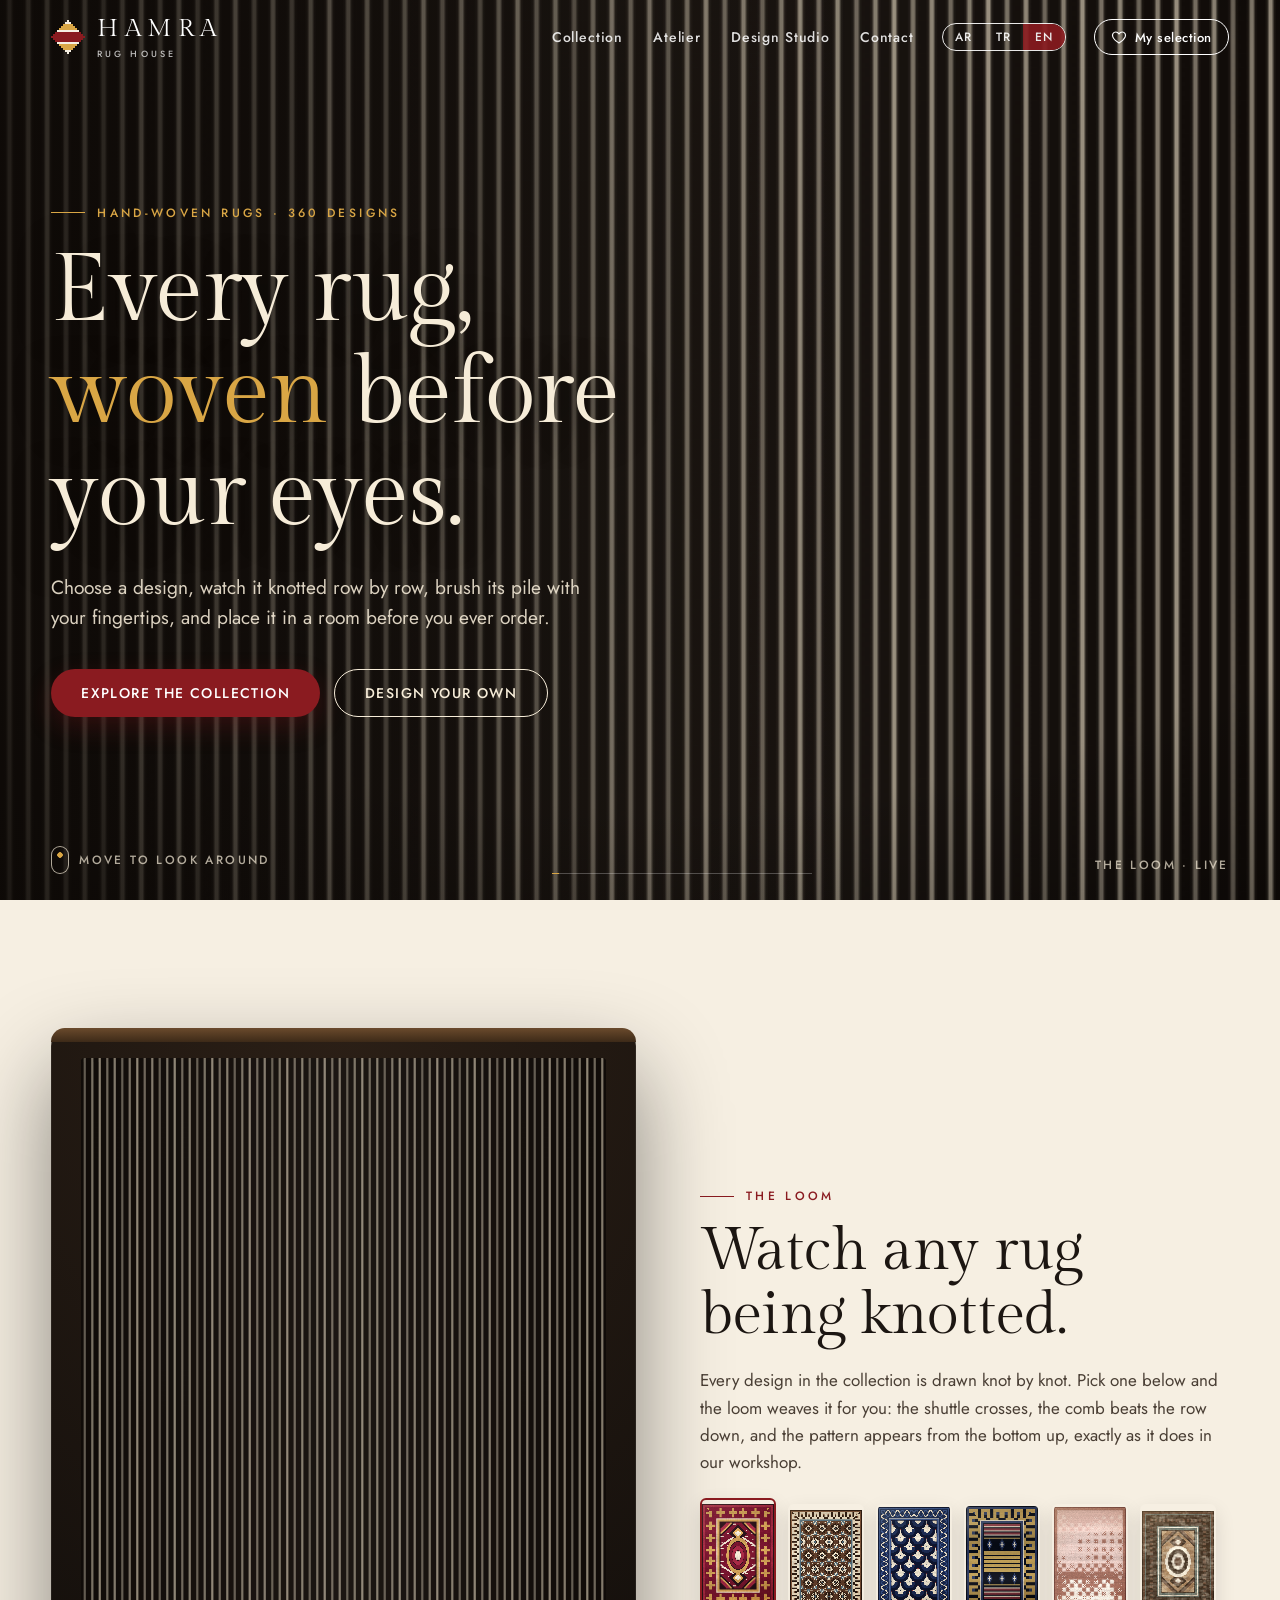
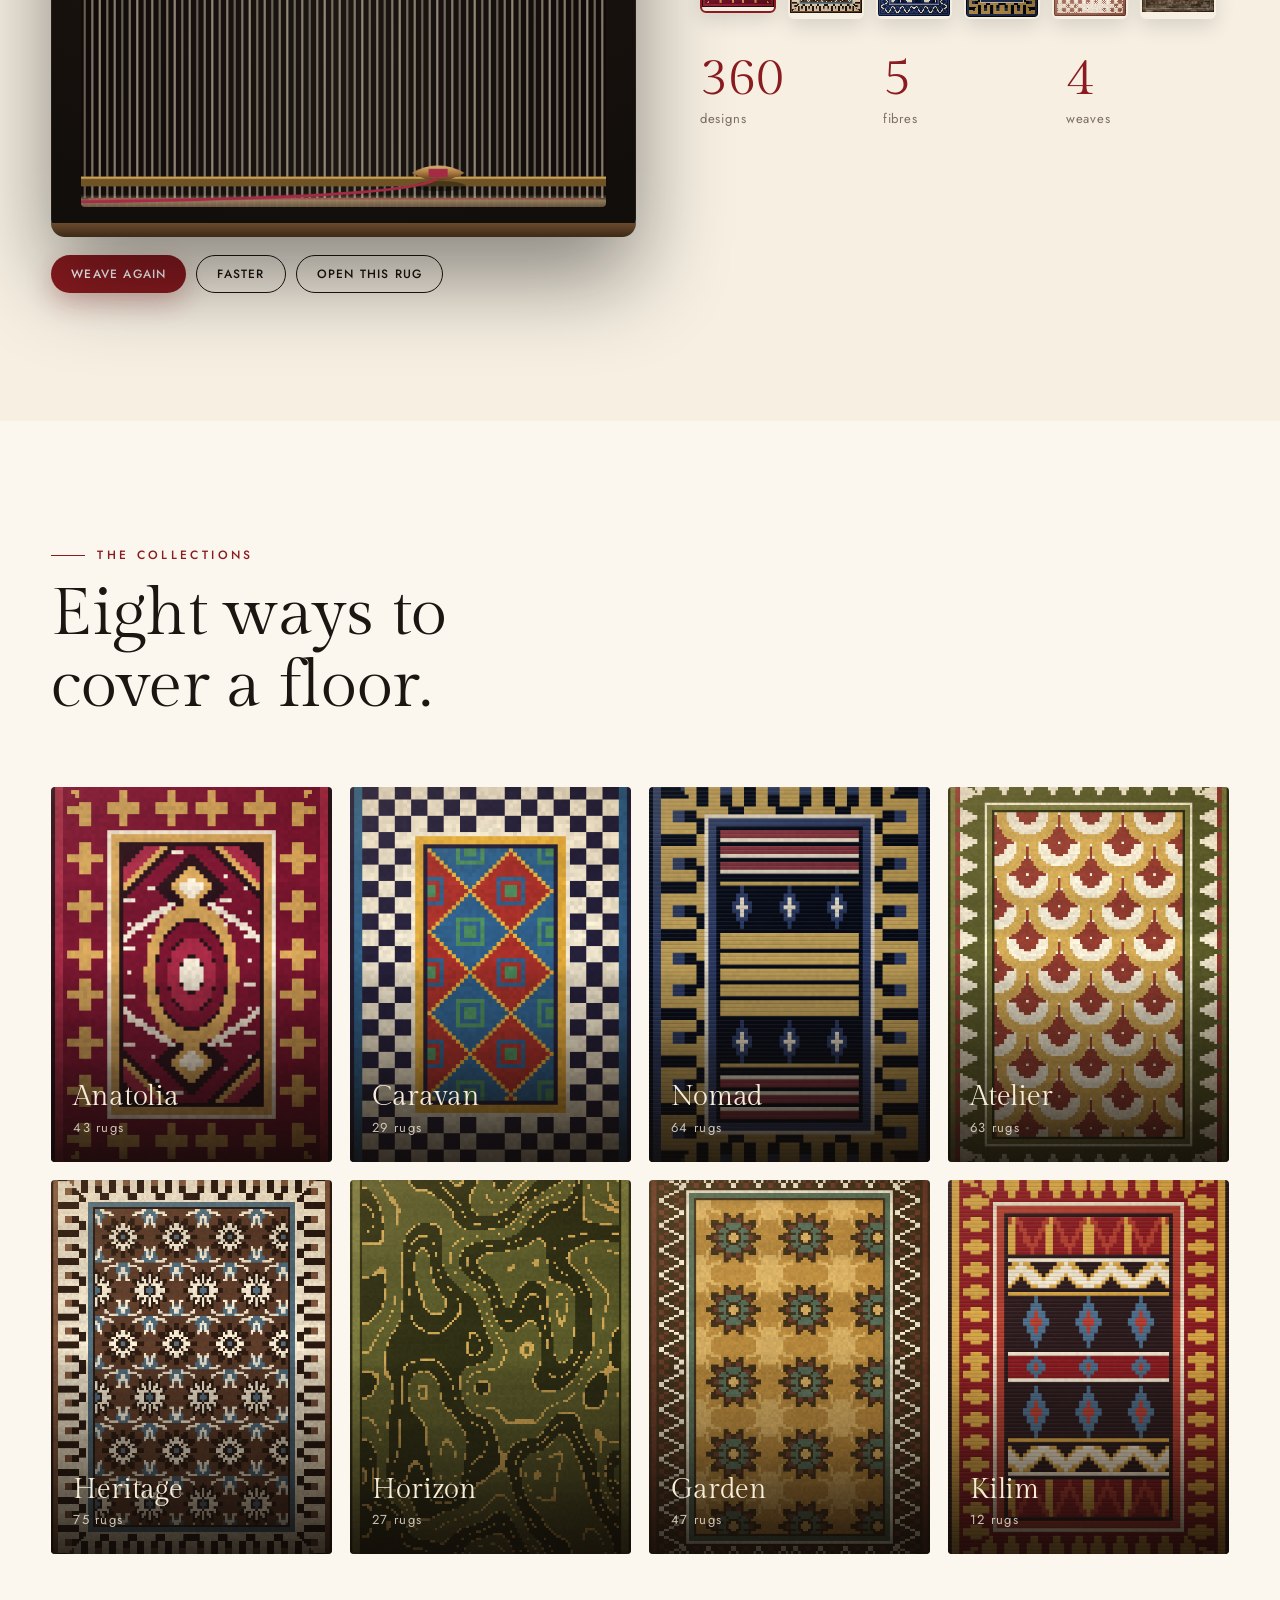
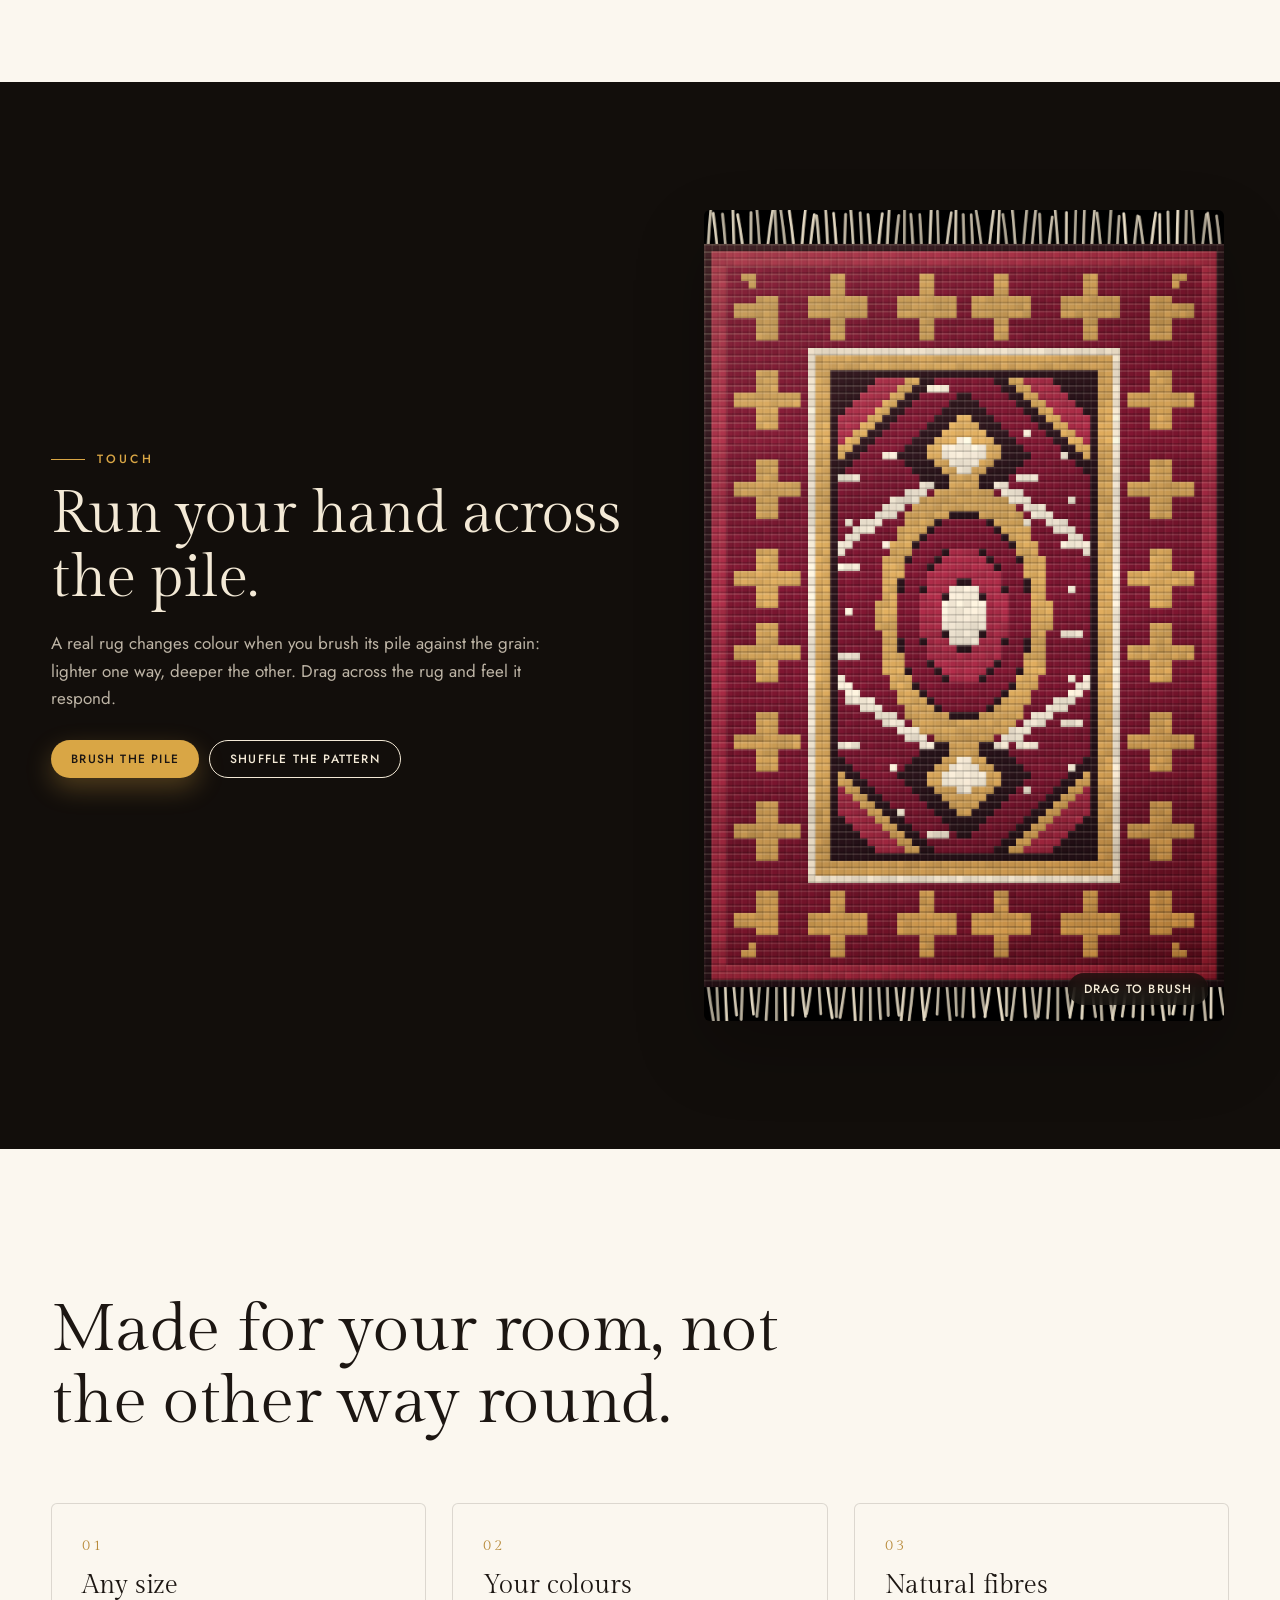
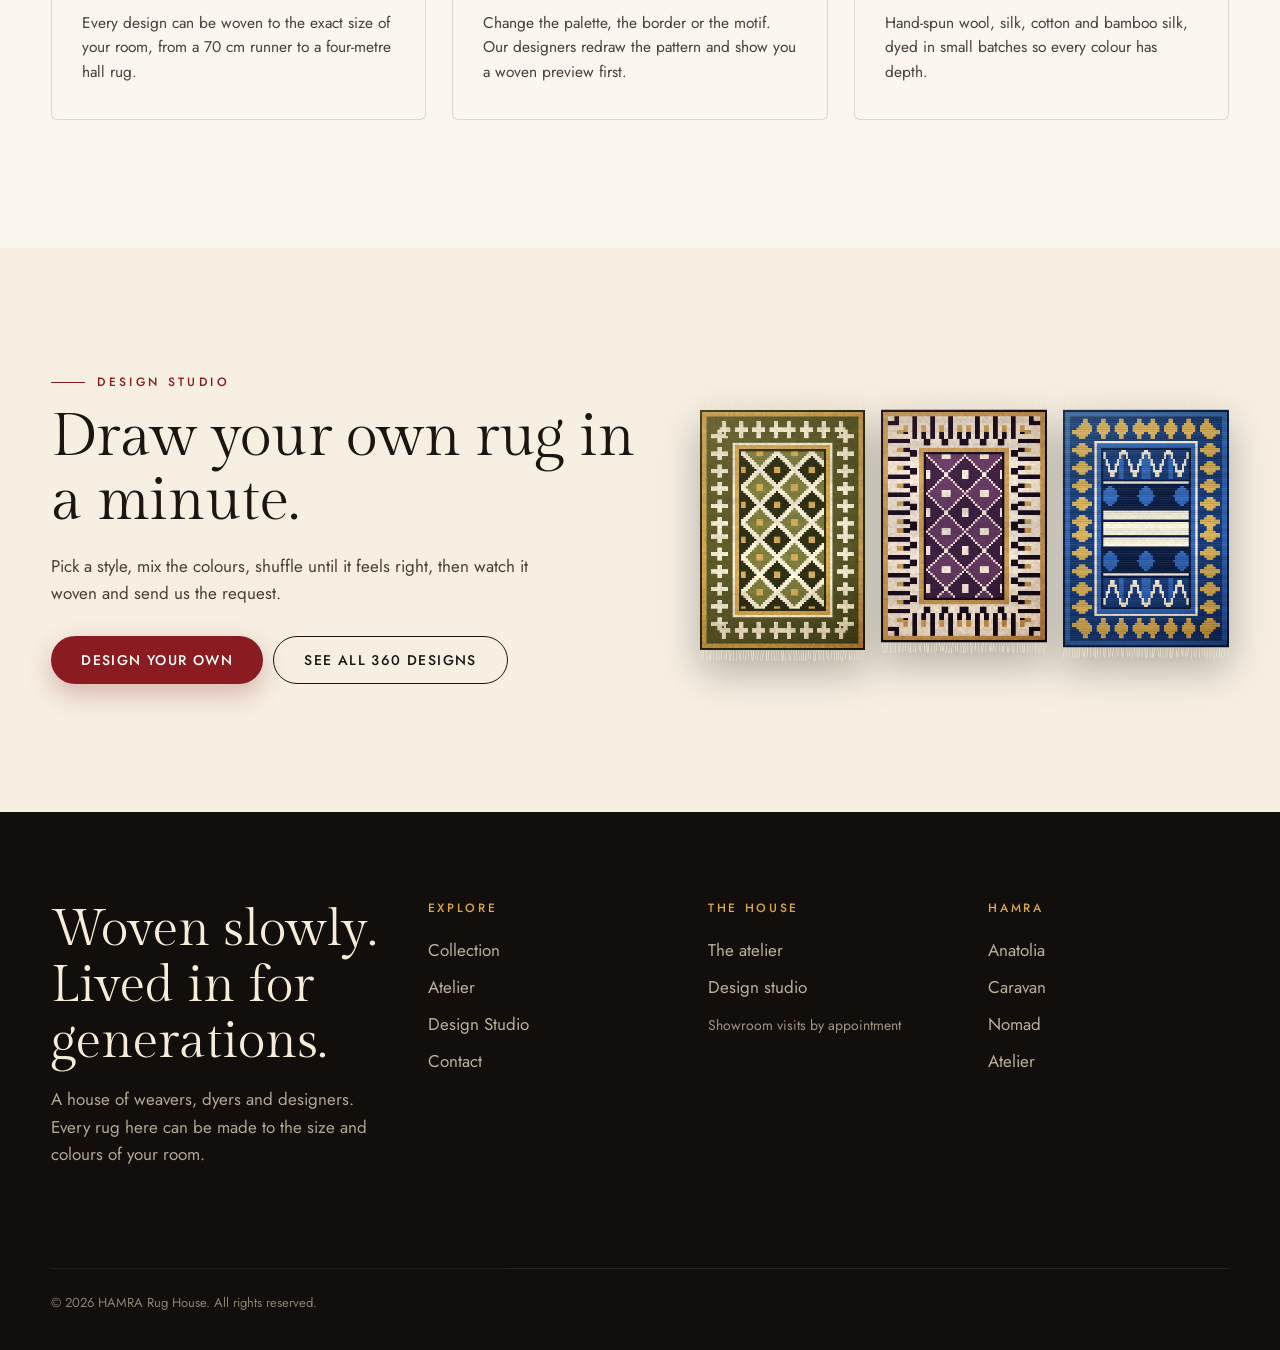
==== index.html @ 75184d3e "HAMRA Rug House: multi-page rug website (EN/TR/AR) with live 3D loom, 360-design catalogue, studio, " ====
<!doctype html>
<html lang="en" dir="ltr" data-title="brand.sub">
<head>
<meta charset="utf-8"><meta name="viewport" content="width=device-width, initial-scale=1, viewport-fit=cover">
<title>HAMRA · Rug House</title>
<meta name="description" content="HAMRA is a rug house: 360 hand-woven designs in wool, silk and cotton, woven to your size and colours. Watch any rug being knotted, brush its pile, place it in a room.">
<meta name="robots" content="noindex,nofollow"><meta name="theme-color" content="#120e0b">
<meta property="og:title" content="HAMRA · Rug House"><meta property="og:description" content="360 hand-woven rug designs. Watch any rug being knotted, brush its pile, design your own."><meta property="og:type" content="website"><meta property="og:image" content="https://housinasaad-creator.github.io/hamra-rugs/assets/og.jpg">
<link rel="icon" href="assets/favicon.png"><link rel="apple-touch-icon" href="assets/favicon.png">
<link rel="preconnect" href="https://fonts.googleapis.com"><link rel="preconnect" href="https://fonts.gstatic.com" crossorigin>
<link href="https://fonts.googleapis.com/css2?family=Gilda+Display&family=Jost:wght@300;400;500;600&family=Reem+Kufi:wght@400;500;600&family=Tajawal:wght@300;400;500;700&display=swap" rel="stylesheet">
<link rel="stylesheet" href="css/site.css">
<script type="importmap">{"imports":{"three":"./js/vendor/three.module.min.js"}}</script>
</head>
<body>
<section class="hero" id="hero">
  <div class="hero-bg" id="heroBg"></div>
  <div class="hero-poster hero-bg" id="heroPoster" style="background:radial-gradient(90% 80% at 70% 45%,#3a2518,#0e0a07 70%)"></div>
  <div class="wrap hero-in">
    <div class="k" data-i18n="hero.k"></div>
    <h1 data-i18n="hero.h1"></h1>
    <p class="lead" data-i18n="hero.lead"></p>
    <div class="acts"><a class="btn" id="cta1" href="collection.html" data-i18n="cta.explore"></a><a class="btn line" id="cta2" href="studio.html" data-i18n="cta.design"></a></div>
  </div>
  <div class="hero-meta"><span class="hint" data-i18n="hero.hint"></span><div class="prog"><i id="hprog"></i></div><span data-i18n="hero.loom"></span></div>
</section>

<section class="sec sand" id="weave">
  <div class="wrap weave-grid">
    <div class="loomwrap" data-rv>
      <div class="loomframe"><div id="loomHost"></div></div>
      <div class="loom-ui"><button type="button" class="btn sm" id="wPlay" data-i18n="w.play"></button><button type="button" class="btn line sm" id="wFast" data-i18n="w.fast"></button><a class="btn line sm" id="wOpen" href="collection.html" data-i18n="w.open"></a></div>
    </div>
    <div class="weave-copy" data-rv>
      <span class="k" data-i18n="w.k"></span><h2 data-i18n="w.h" style="font-size:clamp(34px,4.6vw,66px);margin-top:18px"></h2><p data-i18n="w.p" style="margin-top:20px;color:var(--ink2)"></p>
      <div class="picks" id="picks"></div>
      <div class="stats"><div><b>360</b><span data-i18n="w.s1"></span></div><div><b>5</b><span data-i18n="w.s2"></span></div><div><b>4</b><span data-i18n="w.s3"></span></div></div>
    </div>
  </div>
</section>

<section class="sec">
  <div class="wrap">
    <div class="sh" data-rv><span class="k" data-i18n="c.k"></span><h2 data-i18n="c.h"></h2></div>
    <div class="cols" id="cols"></div>
  </div>
</section>

<section class="sec dark" id="touch">
  <div class="wrap weave-grid">
    <div data-rv><span class="k" data-i18n="b.k"></span><h2 data-i18n="b.h" style="font-size:clamp(34px,4.6vw,66px);margin-top:18px"></h2><p data-i18n="b.p" style="margin-top:20px;color:rgba(243,233,214,.76);max-width:50ch"></p><div class="loom-ui" style="margin-top:28px"><button type="button" class="btn gold sm" id="tBrush"></button><button type="button" class="btn line sm" id="tNext"></button></div></div>
    <div data-rv><div class="brush-wrap" id="tWrap" style="max-width:520px;margin-inline:auto"><canvas id="tRug"></canvas><div class="brush-tip" id="tTip" data-i18n="b.tip"></div></div></div>
  </div>
</section>

<section class="sec">
  <div class="wrap">
    <div class="sh" data-rv><h2 data-i18n="f.h"></h2></div>
    <div class="feat" data-rv><div><i>01</i><h3 data-i18n="f1.h"></h3><p data-i18n="f1.p"></p></div><div><i>02</i><h3 data-i18n="f2.h"></h3><p data-i18n="f2.p"></p></div><div><i>03</i><h3 data-i18n="f3.h"></h3><p data-i18n="f3.p"></p></div></div>
  </div>
</section>

<section class="sec sand">
  <div class="wrap weave-grid">
    <div data-rv><span class="k" data-i18n="s.k"></span><h2 data-i18n="s.h" style="font-size:clamp(34px,4.6vw,66px);margin-top:18px"></h2><p data-i18n="s.p" style="margin-top:20px;color:var(--ink2);max-width:52ch"></p><div class="loom-ui" style="margin-top:28px"><a class="btn" href="studio.html" data-i18n="cta.design"></a><a class="btn line" href="collection.html" data-i18n="cta.all"></a></div></div>
    <div data-rv><div id="mini" style="display:grid;grid-template-columns:repeat(3,1fr);gap:16px"></div></div>
  </div>
</section>

<script type="module" src="js/home.js"></script>
</body>
</html>
---- css/site.css ----
/* HAMRA — design system. Ivory paper, madder red, indigo ink, brass gold. Layout stays left-to-right in all languages; Arabic runs right-to-left inside its own blocks. */
:root {
  --ivory: #f6efe2; --paper: #fbf7ef; --sand: #ece2cf; --ink: #1c1612; --ink2: #4a3f35; --mute: #7d6f60; --line: rgba(28, 22, 18, .14);
  --madder: #8a1b20; --madder2: #a72a2c; --indigo: #1b2a52; --gold: #b88a3a; --gold2: #d9a645; --night: #120e0b; --night2: #1d1611;
  --ease: cubic-bezier(.2, .7, .2, 1); --pad: clamp(18px, 4vw, 56px); --hdr: 74px; --max: 1360px;
  --f-disp: 'Gilda Display', 'Cormorant Garamond', Georgia, serif; --f-body: 'Jost', 'Segoe UI', system-ui, sans-serif;
}
html[lang=ar] { --f-disp: 'Reem Kufi', 'Gilda Display', serif; --f-body: 'Tajawal', 'Jost', system-ui, sans-serif; }
*, *::before, *::after { box-sizing: border-box; }
html { -webkit-text-size-adjust: 100%; scroll-behavior: smooth; }
body { margin: 0; background: var(--paper); color: var(--ink); font: 400 17px/1.6 var(--f-body); -webkit-font-smoothing: antialiased; overflow-x: hidden; }
img, canvas, svg, video { display: block; max-width: 100%; }
a { color: inherit; text-decoration: none; } button { font: inherit; color: inherit; cursor: pointer; background: none; border: 0; padding: 0; }
h1, h2, h3, h4 { font-family: var(--f-disp); font-weight: 400; line-height: 1.08; margin: 0; letter-spacing: -.005em; }
p { margin: 0; }
html[lang=ar] :is(h1, h2, h3, h4, p, li, label, .k, .chip, .btn, input, textarea, select, dd, dt, td, th, figcaption, summary) { unicode-bidi: plaintext; }
html[lang=ar] h1, html[lang=ar] h2, html[lang=ar] h3 { line-height: 1.22; letter-spacing: 0; }
::selection { background: var(--madder); color: #fff; }
:focus-visible { outline: 2px solid var(--gold2); outline-offset: 3px; }
.wrap { width: min(var(--max), 100% - var(--pad) * 2); margin-inline: auto; }
.k { font: 500 12px/1 var(--f-body); letter-spacing: .28em; text-transform: uppercase; color: var(--madder); display: flex; align-items: center; gap: 12px; }
.k::before { content: ''; width: 34px; height: 1px; background: currentColor; } html[lang=ar] .k { letter-spacing: .04em; font-size: 14px; }
.ltr { direction: ltr; unicode-bidi: isolate; display: inline-block; }

/* ---------- header */
.hdr { position: fixed; inset: 0 0 auto 0; z-index: 60; height: var(--hdr); display: flex; align-items: center; transition: background .4s, box-shadow .4s, color .4s; color: #fff; }
.hdr.solid, body.light .hdr { background: rgba(251, 247, 239, .92); backdrop-filter: blur(14px); -webkit-backdrop-filter: blur(14px); box-shadow: 0 1px 0 var(--line); color: var(--ink); }
body.hdr-dark .hdr:not(.solid) { color: var(--ink); }
.hdr .wrap { display: flex; align-items: center; gap: 28px; }
.brand { display: flex; align-items: center; gap: 12px; margin-inline-end: auto; direction: ltr; }
.brand svg { width: 34px; height: 34px; flex: none; } .brand b { font: 400 25px/1 var(--f-disp); letter-spacing: .26em; } .brand small { display: block; font: 500 9px/1 var(--f-body); letter-spacing: .34em; opacity: .7; margin-top: 4px; text-transform: uppercase; }
.nav { display: flex; gap: 30px; font: 500 14px/1 var(--f-body); letter-spacing: .06em; } .nav a { position: relative; padding: 8px 0; opacity: .86; transition: opacity .3s; } .nav a:hover, .nav a.on { opacity: 1; }
.nav a::after { content: ''; position: absolute; inset: auto 0 0 0; height: 1px; background: currentColor; transform: scaleX(0); transform-origin: left; transition: transform .4s var(--ease); } .nav a.on::after, .nav a:hover::after { transform: scaleX(1); }
.lang { display: flex; border: 1px solid currentColor; border-radius: 999px; overflow: hidden; opacity: .9; } .lang button { padding: 7px 12px; font: 500 12px/1 var(--f-body); letter-spacing: .08em; } .lang button.on { background: var(--madder); color: #fff; }
.selbtn { position: relative; display: flex; align-items: center; gap: 8px; padding: 9px 16px; border-radius: 999px; border: 1px solid currentColor; font: 500 13px/1 var(--f-body); letter-spacing: .04em; transition: background .3s, color .3s; } .selbtn:hover { background: var(--ink); color: var(--paper); border-color: var(--ink); }
.selbtn svg { width: 16px; height: 16px; } .selbtn b { min-width: 20px; height: 20px; border-radius: 10px; background: var(--madder); color: #fff; display: grid; place-items: center; font: 600 11px/1 var(--f-body); padding: 0 5px; }
.burger { display: none; width: 44px; height: 44px; place-items: center; } .burger i { display: block; width: 24px; height: 2px; background: currentColor; position: relative; } .burger i::before, .burger i::after { content: ''; position: absolute; left: 0; width: 24px; height: 2px; background: currentColor; transition: transform .3s; } .burger i::before { top: -7px; } .burger i::after { top: 7px; }
.mnav { position: fixed; inset: var(--hdr) 0 0 0; z-index: 55; background: var(--night); color: #f3e9d6; display: none; flex-direction: column; gap: 4px; padding: 30px var(--pad); } .mnav.on { display: flex; } .mnav a { font: 400 clamp(34px, 9vw, 52px)/1.2 var(--f-disp); padding: 8px 0; border-bottom: 1px solid rgba(255, 255, 255, .1); }
body.noscroll { overflow: hidden; }
@media (max-width: 1020px) { .nav { display: none; } .burger { display: grid; } .hdr .wrap { gap: 12px; } .selbtn span { display: none; } .selbtn { padding: 9px 12px; } }
@media (max-width: 520px) { .brand b { font-size: 19px; letter-spacing: .14em; } .brand small { display: none; } .brand { gap: 9px; min-width: 0; } .brand svg { width: 30px; height: 30px; } .hdr .wrap { gap: 7px; } .lang { flex: none; } .lang button { padding: 7px 7px; font-size: 11.5px; letter-spacing: .04em; } .selbtn { flex: none; padding: 9px 10px; } .burger { flex: none; width: 38px; } }
@media (max-width: 380px) { .brand b { font-size: 17px; letter-spacing: .1em; } .brand svg { width: 26px; height: 26px; } .brand { gap: 7px; } .lang button { padding: 7px 6px; } .selbtn { padding: 8px 9px; } .burger { width: 34px; } }

/* ---------- buttons */
.btn { display: inline-flex; align-items: center; justify-content: center; gap: 10px; padding: 16px 30px; border-radius: 999px; font: 500 14px/1 var(--f-body); letter-spacing: .1em; text-transform: uppercase; transition: transform .35s var(--ease), background .3s, color .3s, box-shadow .35s; background: var(--madder); color: #fff; box-shadow: 0 10px 26px rgba(138, 27, 32, .28); white-space: nowrap; }
.btn:hover { transform: translateY(-2px); background: var(--madder2); box-shadow: 0 16px 34px rgba(138, 27, 32, .34); } html[lang=ar] .btn { letter-spacing: .02em; text-transform: none; font-size: 16px; }
.btn.line { background: transparent; color: inherit; box-shadow: none; border: 1px solid currentColor; } .btn.line:hover { background: var(--ink); color: var(--paper); border-color: var(--ink); }
.btn.gold { background: var(--gold2); color: #1c1612; box-shadow: 0 10px 26px rgba(217, 166, 69, .3); } .btn.gold:hover { background: #e6b658; }
.btn.sm { padding: 12px 20px; font-size: 12px; } .btn svg { width: 16px; height: 16px; }
.chip { display: inline-flex; align-items: center; gap: 8px; padding: 9px 16px; border-radius: 999px; border: 1px solid var(--line); background: #fff8; font: 500 13px/1 var(--f-body); letter-spacing: .03em; transition: background .25s, color .25s, border-color .25s; }
.chip:hover { border-color: var(--ink); } .chip.on { background: var(--ink); color: var(--paper); border-color: var(--ink); } .chip i { width: 14px; height: 14px; border-radius: 50%; border: 1px solid rgba(0, 0, 0, .25); display: inline-block; }

/* ---------- hero (one screen: live loom scene behind the first headline) */
.hero { position: relative; min-height: 100svh; display: flex; align-items: center; background: var(--night); color: #f6ecd8; overflow: hidden; isolation: isolate; }
.hero-bg { position: absolute; inset: 0; z-index: 0; } .hero-bg canvas, .hero-bg video, .hero-bg img { position: absolute; inset: 0; width: 100%; height: 100%; object-fit: cover; }
.hero-poster { z-index: 1; transition: opacity 1s var(--ease); } .hero.ready .hero-poster { opacity: 0; pointer-events: none; }
.hero::after { content: ''; position: absolute; inset: 0; z-index: 2; pointer-events: none; background: linear-gradient(90deg, rgba(14, 10, 7, .78) 0%, rgba(14, 10, 7, .38) 40%, transparent 68%), radial-gradient(120% 90% at 50% 40%, transparent 55%, rgba(0, 0, 0, .5) 100%); }
.hero-in { position: relative; z-index: 3; padding-top: calc(var(--hdr) + 40px); padding-bottom: 90px; }
.hero h1 { font-size: clamp(46px, 7.4vw, 118px); max-width: 11ch; text-wrap: balance; text-shadow: 0 4px 40px rgba(0, 0, 0, .5); } html[lang=ar] .hero h1 { max-width: 12ch; font-size: clamp(44px, 6.6vw, 104px); }
.hero h1 em { font-style: normal; color: var(--gold2); }
.hero p.lead { margin-top: 24px; max-width: 46ch; font-size: clamp(16px, 1.5vw, 20px); color: rgba(246, 236, 216, .88); }
.hero .acts { display: flex; gap: 14px; flex-wrap: wrap; margin-top: 36px; }
.hero .btn.line { color: #f6ecd8; } .hero .btn.line:hover { background: #f6ecd8; color: var(--ink); border-color: #f6ecd8; }
.hero .k { color: var(--gold2); margin-bottom: 22px; }
.hero-meta { position: absolute; z-index: 3; inset: auto var(--pad) 26px var(--pad); display: flex; justify-content: space-between; align-items: flex-end; gap: 20px; font: 500 12px/1.4 var(--f-body); letter-spacing: .2em; text-transform: uppercase; color: rgba(246, 236, 216, .7); }
.hero-meta .prog { flex: 1; max-width: 260px; height: 1px; background: rgba(255, 255, 255, .25); position: relative; } .hero-meta .prog i { position: absolute; inset: 0 auto 0 0; width: 0; background: var(--gold2); }
.hero-meta .hint { display: flex; align-items: center; gap: 10px; } .hero-meta .hint::before { content: ''; width: 18px; height: 28px; border: 1.5px solid currentColor; border-radius: 10px; background: radial-gradient(circle at 50% 8px, var(--gold2) 2.5px, transparent 3px); }
@media (max-width: 760px) { .hero::after { background: linear-gradient(0deg, rgba(14, 10, 7, .86) 0%, rgba(14, 10, 7, .4) 52%, rgba(14, 10, 7, .15) 100%); } .hero { align-items: flex-end; } .hero-in { padding-bottom: 96px; } .hero-meta .prog { display: none; } .hero-meta { justify-content: center; } }

/* ---------- sections */
section { position: relative; } .sec { padding: clamp(70px, 10vw, 150px) 0; } .sec.dark { background: var(--night); color: #f3e9d6; } .sec.sand { background: var(--ivory); }
.sh { max-width: 780px; margin-bottom: clamp(36px, 5vw, 64px); } .sh h2 { font-size: clamp(34px, 5.2vw, 76px); margin-top: 18px; text-wrap: balance; } .sh p { margin-top: 20px; color: var(--ink2); font-size: clamp(16px, 1.4vw, 19px); max-width: 60ch; } .dark .sh p { color: rgba(243, 233, 214, .76); }
.dark .k { color: var(--gold2); }

/* weave studio on the home page */
.weave-grid { display: grid; grid-template-columns: minmax(0, 1.05fr) minmax(0, .95fr); gap: clamp(28px, 5vw, 80px); align-items: center; }
.loomframe { position: relative; background: radial-gradient(120% 100% at 50% 0%, #2b1f16, #120e0b); border-radius: 18px; padding: clamp(14px, 2.4vw, 30px); box-shadow: 0 40px 90px rgba(0, 0, 0, .45), inset 0 0 0 1px rgba(255, 255, 255, .06); }
.loomframe::before, .loomframe::after { content: ''; position: absolute; inset-inline: 0; height: 14px; background: linear-gradient(#6a4a2c, #3d2a18); } .loomframe::before { top: 0; border-radius: 18px 18px 0 0; } .loomframe::after { bottom: 0; border-radius: 0 0 18px 18px; }
.loomframe canvas { width: 100%; height: auto; border-radius: 4px; background: #0f0b08; }
.loom-ui { display: flex; gap: 10px; flex-wrap: wrap; margin-top: 18px; }
.weave-copy .picks { display: flex; gap: 12px; flex-wrap: wrap; margin: 28px 0; } .weave-copy .picks button { width: 76px; border-radius: 6px; overflow: hidden; border: 2px solid transparent; box-shadow: 0 8px 20px rgba(0, 0, 0, .12); transition: transform .3s var(--ease), border-color .3s; } .weave-copy .picks button.on { border-color: var(--madder); transform: translateY(-6px); } .weave-copy .picks canvas { width: 100%; }
.stats { display: grid; grid-template-columns: repeat(3, 1fr); gap: 20px; margin-top: 34px; } .stats b { display: block; font: 400 clamp(34px, 4vw, 54px)/1 var(--f-disp); color: var(--madder); } .stats span { font-size: 13px; color: var(--mute); letter-spacing: .06em; }

/* collections strip */
.cols { display: grid; grid-template-columns: repeat(4, 1fr); gap: 18px; } .col { position: relative; border-radius: 4px; overflow: hidden; background: var(--sand); aspect-ratio: 3/4; display: block; isolation: isolate; }
.col canvas { position: absolute; inset: 0; width: 100%; height: 100%; object-fit: cover; transition: transform 1.1s var(--ease); } .col:hover canvas { transform: scale(1.06); }
.col::after { content: ''; position: absolute; inset: 0; background: linear-gradient(0deg, rgba(14, 10, 7, .82), transparent 55%); } .col div { position: absolute; z-index: 2; inset: auto 22px 22px; color: #f6ecd8; } .col h3 { font-size: clamp(24px, 2.2vw, 34px); } .col span { font-size: 13px; letter-spacing: .1em; opacity: .8; }
@media (max-width: 980px) { .cols { grid-template-columns: repeat(2, 1fr); } .weave-grid { grid-template-columns: 1fr; } }

/* brush */
.brush-wrap { position: relative; border-radius: 6px; overflow: hidden; box-shadow: 0 30px 70px rgba(0, 0, 0, .22); touch-action: pan-y; cursor: grab; background: #000; } .brush-wrap canvas { width: 100%; height: auto; } .brush-wrap canvas.ov { position: absolute; inset: 0; mix-blend-mode: soft-light; pointer-events: none; }
.brush-wrap.on { touch-action: none; cursor: crosshair; }
.brush-tip { position: absolute; z-index: 3; inset: auto 16px 16px auto; padding: 10px 16px; border-radius: 999px; background: rgba(18, 14, 11, .72); color: #f6ecd8; font: 500 12px/1 var(--f-body); letter-spacing: .1em; text-transform: uppercase; backdrop-filter: blur(8px); pointer-events: none; transition: opacity .6s; } html[lang=ar] .brush-tip { letter-spacing: 0; text-transform: none; font-size: 14px; }

/* feature rows */
.feat { display: grid; grid-template-columns: repeat(3, 1fr); gap: 26px; } .feat > div { padding: 34px 30px; border: 1px solid var(--line); border-radius: 6px; background: var(--paper); transition: transform .4s var(--ease), box-shadow .4s; } .feat > div:hover { transform: translateY(-6px); box-shadow: 0 24px 50px rgba(28, 22, 18, .12); } .feat i { display: block; font: 400 15px/1 var(--f-disp); color: var(--gold); letter-spacing: .2em; margin-bottom: 18px; } .feat h3 { font-size: 26px; margin-bottom: 12px; } .feat p { color: var(--ink2); font-size: 15.5px; }
@media (max-width: 900px) { .feat { grid-template-columns: 1fr; } }

/* ---------- rug cards + catalog */
.shop { display: grid; grid-template-columns: 290px minmax(0, 1fr); gap: 40px; align-items: start; padding-top: calc(var(--hdr) + 30px); padding-bottom: 100px; }
.side { position: sticky; top: calc(var(--hdr) + 16px); max-height: calc(100svh - var(--hdr) - 32px); overflow: auto; padding-inline-end: 8px; scrollbar-width: thin; } .side h4 { font: 500 12px/1 var(--f-body); letter-spacing: .22em; text-transform: uppercase; color: var(--mute); margin: 26px 0 12px; } html[lang=ar] .side h4 { letter-spacing: .02em; font-size: 14px; } .side h4:first-child { margin-top: 0; }
.side .chips { display: flex; flex-wrap: wrap; gap: 7px; } .side .chip { padding: 8px 13px; font-size: 12.5px; }
.sw { display: flex; flex-wrap: wrap; gap: 9px; } .sw button { width: 32px; height: 32px; border-radius: 50%; border: 2px solid #fff; box-shadow: 0 0 0 1px var(--line); transition: transform .25s; position: relative; } .sw button:hover { transform: scale(1.12); } .sw button.on { box-shadow: 0 0 0 2px var(--madder); transform: scale(1.08); }
.shop-top { display: flex; gap: 14px; align-items: center; flex-wrap: wrap; margin-bottom: 22px; } .shop-top h1 { font-size: clamp(34px, 4.4vw, 62px); margin-inline-end: auto; }
.search { display: flex; align-items: center; gap: 10px; border: 1px solid var(--line); background: #fff9; border-radius: 999px; padding: 0 18px; height: 46px; min-width: 240px; } .search input { border: 0; background: none; outline: 0; font: 400 15px var(--f-body); width: 100%; color: inherit; } .search svg { width: 18px; opacity: .6; flex: none; }
select.sel { height: 46px; border-radius: 999px; border: 1px solid var(--line); background: #fff9; padding: 0 38px 0 18px; font: 500 14px var(--f-body); color: inherit; appearance: none; background-image: linear-gradient(45deg, transparent 50%, currentColor 50%), linear-gradient(135deg, currentColor 50%, transparent 50%); background-position: calc(100% - 20px) 20px, calc(100% - 15px) 20px; background-size: 5px 5px; background-repeat: no-repeat; } html[lang=ar] select.sel { padding: 0 18px 0 38px; background-position: 20px 20px, 15px 20px; }
.active { display: flex; flex-wrap: wrap; gap: 8px; margin-bottom: 20px; min-height: 8px; } .active .chip { background: var(--ink); color: var(--paper); border-color: var(--ink); cursor: pointer; } .active .chip::after { content: '×'; margin-inline-start: 4px; opacity: .7; }
.count { color: var(--mute); font-size: 14px; letter-spacing: .06em; margin-bottom: 20px; }
.grid { display: grid; grid-template-columns: repeat(var(--cols, 3), minmax(0, 1fr)); gap: clamp(14px, 2vw, 28px); }
.rc { position: relative; display: block; } .rc .face { position: relative; border-radius: 3px; overflow: hidden; background: #e9dfcb; aspect-ratio: 3/4.15; display: grid; place-items: center; transition: transform .5s var(--ease), box-shadow .5s; box-shadow: 0 10px 26px rgba(40, 28, 18, .14); }
.rc:hover .face { transform: translateY(-6px); box-shadow: 0 26px 50px rgba(40, 28, 18, .26); } .rc canvas { width: 100%; height: 100%; object-fit: contain; filter: drop-shadow(0 8px 12px rgba(0, 0, 0, .25)); }
.rc .heart { position: absolute; z-index: 3; inset: 12px 12px auto auto; width: 40px; height: 40px; border-radius: 50%; background: rgba(251, 247, 239, .9); display: grid; place-items: center; box-shadow: 0 6px 16px rgba(0, 0, 0, .16); transition: transform .3s var(--ease); } .rc .heart:hover { transform: scale(1.1); } .rc .heart svg { width: 19px; fill: none; stroke: var(--ink); stroke-width: 1.8; } .rc .heart.on svg { fill: var(--madder); stroke: var(--madder); }
.rc .new { position: absolute; z-index: 3; inset: 12px auto auto 12px; padding: 6px 11px; border-radius: 999px; background: var(--gold2); font: 600 10px/1 var(--f-body); letter-spacing: .16em; text-transform: uppercase; }
.rc .meta { padding: 14px 4px 0; display: flex; justify-content: space-between; gap: 10px; align-items: baseline; } .rc h3 { font-size: 22px; } .rc .meta span { font-size: 12.5px; color: var(--mute); letter-spacing: .06em; } .rc .sub { padding: 2px 4px 0; font-size: 13.5px; color: var(--ink2); }
.more { display: flex; justify-content: center; margin-top: 50px; } .empty { padding: 80px 0; text-align: center; color: var(--mute); font-size: 20px; }
.fbtn { display: none; } .fclose { display: none; }
@media (max-width: 1020px) { .shop { grid-template-columns: 1fr; } .side { position: fixed; z-index: 70; inset: 0; max-height: none; background: var(--paper); padding: 24px var(--pad) 120px; transform: translateY(100%); transition: transform .45s var(--ease); visibility: hidden; } .side.on { transform: none; visibility: visible; } .fbtn { display: inline-flex; } .fclose { display: inline-flex; position: fixed; z-index: 71; inset: auto var(--pad) 22px var(--pad); justify-content: center; } .side:not(.on) ~ .fclose { display: none; } .grid { --cols: 2 !important; gap: 14px; } .search { min-width: 0; flex: 1 1 100%; } .rc h3 { font-size: 18px; } }

/* ---------- rug page */
.rugp { padding-top: calc(var(--hdr) + 36px); padding-bottom: 90px; display: grid; grid-template-columns: minmax(0, 1.1fr) minmax(0, .9fr); gap: clamp(28px, 5vw, 80px); align-items: start; }
.rugp .stage { position: sticky; top: calc(var(--hdr) + 20px); } .rugp .tools { display: flex; gap: 10px; flex-wrap: wrap; margin-top: 18px; }
.rugp h1 { font-size: clamp(40px, 5.4vw, 80px); margin: 18px 0 8px; } .rugp .code { font: 500 13px/1 var(--f-body); letter-spacing: .24em; color: var(--mute); }
.rugp .lede { margin-top: 20px; color: var(--ink2); font-size: 18px; max-width: 54ch; }
.pal { display: flex; gap: 8px; margin: 26px 0 6px; } .pal i { width: 38px; height: 38px; border-radius: 50%; box-shadow: inset 0 0 0 1px rgba(0, 0, 0, .2); display: block; }
.spec { margin: 28px 0; border-top: 1px solid var(--line); } .spec div { display: grid; grid-template-columns: 150px 1fr; gap: 16px; padding: 14px 0; border-bottom: 1px solid var(--line); font-size: 15.5px; } .spec dt, .spec b { color: var(--mute); font-weight: 400; letter-spacing: .04em; } .spec dd, .spec span { margin: 0; }
.sizes { display: flex; gap: 8px; flex-wrap: wrap; margin-top: 10px; } .rugp .acts { display: flex; gap: 12px; flex-wrap: wrap; margin-top: 30px; }
.room { margin-top: 70px; } .roomv { position: relative; border-radius: 6px; overflow: hidden; background: #1a1410; aspect-ratio: 16/10; box-shadow: 0 30px 70px rgba(0, 0, 0, .25); } .roomv img.bg { width: 100%; height: 100%; object-fit: cover; } .roomv .rugq { position: absolute; left: 0; top: 0; transform-origin: 0 0; } .roomv .rugq canvas { width: 100%; height: 100%; filter: drop-shadow(0 3px 5px rgba(0, 0, 0, .35)); } .roomv img.fx { position: absolute; inset: 0; width: 100%; height: 100%; mix-blend-mode: multiply; pointer-events: none; }
.roomtabs { display: flex; gap: 8px; flex-wrap: wrap; margin-bottom: 16px; }
@media (max-width: 900px) { .rugp { grid-template-columns: 1fr; } .rugp .stage { position: static; } }

/* ---------- atelier */
.steps { display: grid; gap: clamp(60px, 8vw, 120px); } .stp { display: grid; grid-template-columns: minmax(0, 1fr) minmax(0, 1fr); gap: clamp(28px, 5vw, 80px); align-items: center; } .stp:nth-child(even) .vis { order: 2; } .stp .no { font: 400 clamp(80px, 12vw, 190px)/.8 var(--f-disp); color: transparent; -webkit-text-stroke: 1px var(--gold); margin-bottom: 8px; } .stp h3 { font-size: clamp(30px, 3.6vw, 52px); } .stp p { margin-top: 18px; color: var(--ink2); max-width: 52ch; }
.stp .vis { position: relative; aspect-ratio: 4/3; border-radius: 6px; overflow: hidden; background: var(--night2); box-shadow: 0 30px 70px rgba(0, 0, 0, .25); } .stp .vis canvas { width: 100%; height: 100%; object-fit: cover; }
@media (max-width: 900px) { .stp { grid-template-columns: 1fr; } .stp:nth-child(even) .vis { order: 0; } }

/* ---------- studio */
.studio { display: grid; grid-template-columns: 340px minmax(0, 1fr) 320px; gap: 36px; padding-top: calc(var(--hdr) + 36px); padding-bottom: 90px; align-items: start; }
.studio h4 { font: 500 12px/1 var(--f-body); letter-spacing: .22em; text-transform: uppercase; color: var(--mute); margin: 26px 0 12px; } .studio h4:first-child { margin-top: 0; } html[lang=ar] .studio h4 { letter-spacing: .02em; font-size: 14px; }
.studio .chips { display: flex; flex-wrap: wrap; gap: 7px; } .studio .chip { padding: 8px 13px; font-size: 12.5px; }
.pgrid { display: grid; grid-template-columns: repeat(8, 1fr); gap: 7px; } .pgrid button { aspect-ratio: 1; border-radius: 50%; border: 2px solid #fff; box-shadow: 0 0 0 1px var(--line); background: conic-gradient(var(--a), var(--b), var(--c), var(--a)); } .pgrid button.on { box-shadow: 0 0 0 2px var(--madder); }
.cpick { display: flex; gap: 8px; } .cpick input { width: 100%; height: 44px; border: 1px solid var(--line); border-radius: 8px; padding: 2px; background: #fff; cursor: pointer; }
.studio .stagebox { position: sticky; top: calc(var(--hdr) + 20px); } .sumbox { position: sticky; top: calc(var(--hdr) + 20px); padding: 28px; border: 1px solid var(--line); border-radius: 8px; background: #fffaf2; } .sumbox h3 { font-size: 30px; margin-bottom: 14px; } .sumbox ul { list-style: none; padding: 0; margin: 0 0 22px; } .sumbox li { display: flex; justify-content: space-between; gap: 12px; padding: 10px 0; border-bottom: 1px solid var(--line); font-size: 14.5px; } .sumbox li span { color: var(--mute); }
@media (max-width: 1180px) { .studio { grid-template-columns: 1fr; } .studio .stagebox, .sumbox { position: static; } .pgrid { grid-template-columns: repeat(8, 1fr); } }

/* ---------- contact + forms */
.contact { display: grid; grid-template-columns: minmax(0, 1fr) minmax(0, 1fr); gap: clamp(28px, 5vw, 90px); padding-top: calc(var(--hdr) + 50px); padding-bottom: 100px; }
.contact h1 { font-size: clamp(40px, 6vw, 92px); margin: 18px 0 20px; } .contact .info { display: grid; gap: 22px; margin-top: 38px; } .contact .info div { border-top: 1px solid var(--line); padding-top: 18px; } .contact .info b { display: block; font: 500 12px/1 var(--f-body); letter-spacing: .22em; text-transform: uppercase; color: var(--mute); margin-bottom: 8px; }
form.fm { display: grid; gap: 16px; padding: clamp(24px, 3vw, 44px); background: var(--ivory); border-radius: 8px; box-shadow: 0 24px 60px rgba(40, 28, 18, .12); } form.fm label { display: grid; gap: 8px; font: 500 12px/1 var(--f-body); letter-spacing: .16em; text-transform: uppercase; color: var(--mute); } html[lang=ar] form.fm label { letter-spacing: .02em; font-size: 14px; text-transform: none; }
form.fm input, form.fm textarea, form.fm select { width: 100%; border: 1px solid var(--line); border-radius: 8px; background: #fffdf8; padding: 14px 16px; font: 400 16px var(--f-body); color: var(--ink); } form.fm textarea { min-height: 130px; resize: vertical; } form.fm input:focus, form.fm textarea:focus { outline: 2px solid var(--gold2); border-color: transparent; }
.picked { display: flex; gap: 10px; flex-wrap: wrap; } .picked figure { margin: 0; width: 74px; position: relative; } .picked canvas { width: 100%; border-radius: 3px; box-shadow: 0 5px 14px rgba(0, 0, 0, .2); } .picked figcaption { font-size: 10.5px; letter-spacing: .06em; color: var(--mute); text-align: center; margin-top: 4px; }
.faq details { border-top: 1px solid var(--line); padding: 18px 0; } .faq summary { cursor: pointer; font: 400 22px/1.3 var(--f-disp); list-style: none; display: flex; justify-content: space-between; gap: 14px; } .faq summary::after { content: '+'; font-family: var(--f-body); } .faq details[open] summary::after { content: '−'; } .faq p { margin-top: 12px; color: var(--ink2); }
@media (max-width: 900px) { .contact { grid-template-columns: 1fr; } }

/* ---------- selection drawer + modal + footer */
.drawer { position: fixed; z-index: 90; inset: 0 0 0 auto; width: min(460px, 100%); background: var(--paper); box-shadow: none; visibility: hidden; transform: translateX(104%); transition: transform .5s var(--ease), box-shadow .5s, visibility 0s .5s; display: flex; flex-direction: column; } .drawer.on { transform: none; visibility: visible; box-shadow: -30px 0 70px rgba(0, 0, 0, .3); transition: transform .5s var(--ease), box-shadow .5s, visibility 0s; }
.drawer header { display: flex; justify-content: space-between; align-items: center; padding: 22px 26px; border-bottom: 1px solid var(--line); } .drawer h3 { font-size: 30px; } .drawer .list { flex: 1; overflow: auto; padding: 16px 26px; display: grid; gap: 14px; align-content: start; } .drawer .it { display: grid; grid-template-columns: 70px 1fr 30px; gap: 14px; align-items: center; } .drawer .it canvas { width: 70px; border-radius: 3px; box-shadow: 0 5px 12px rgba(0, 0, 0, .2); } .drawer .it b { font: 400 20px var(--f-disp); display: block; } .drawer .it span { font-size: 12.5px; color: var(--mute); } .drawer footer { padding: 20px 26px 26px; border-top: 1px solid var(--line); display: grid; gap: 10px; }
.scrim { position: fixed; z-index: 85; inset: 0; background: rgba(12, 8, 5, .55); backdrop-filter: blur(3px); opacity: 0; pointer-events: none; transition: opacity .4s; } .scrim.on { opacity: 1; pointer-events: auto; }
.qv { position: fixed; z-index: 95; inset: 0; display: none; place-items: center; padding: 20px; } .qv.on { display: grid; } .qv .box { position: relative; width: min(1100px, 100%); max-height: 100%; overflow: auto; background: var(--paper); border-radius: 10px; display: grid; grid-template-columns: minmax(0, 1fr) minmax(0, 1fr); box-shadow: 0 50px 120px rgba(0, 0, 0, .5); } .qv .pic { background: radial-gradient(100% 100% at 50% 40%, #efe5d0, #d9cbb0); padding: 30px; display: grid; place-items: center; } .qv .pic canvas { max-height: 74vh; width: auto; max-width: 100%; filter: drop-shadow(0 18px 24px rgba(0, 0, 0, .35)); } .qv .txt { padding: clamp(24px, 3vw, 46px); } .qv .x { position: absolute; z-index: 3; inset: 14px 14px auto auto; width: 44px; height: 44px; border-radius: 50%; background: var(--paper); display: grid; place-items: center; font-size: 26px; box-shadow: 0 6px 16px rgba(0, 0, 0, .2); } .qv h2 { font-size: clamp(32px, 3.6vw, 52px); margin: 14px 0 6px; }
@media (max-width: 800px) { .qv .box { grid-template-columns: 1fr; } .qv .pic canvas { max-height: 48vh; } }
.ft { background: var(--night); color: #d9ccb4; padding: 90px 0 36px; } .ft .wrap { display: grid; grid-template-columns: 1.4fr 1fr 1fr 1fr; gap: 40px; } .ft h4 { font: 500 12px/1 var(--f-body); letter-spacing: .22em; text-transform: uppercase; color: var(--gold2); margin-bottom: 18px; } html[lang=ar] .ft h4 { letter-spacing: .02em; font-size: 14px; } .ft a { display: block; padding: 5px 0; opacity: .85; } .ft a:hover { opacity: 1; color: var(--gold2); } .ft .big { font: 400 clamp(34px, 4vw, 54px)/1.1 var(--f-disp); color: #f6ecd8; margin-bottom: 16px; } .ft small { display: block; margin-top: 60px; padding-top: 24px; border-top: 1px solid rgba(255, 255, 255, .12); grid-column: 1 / -1; opacity: .6; font-size: 13px; }
@media (max-width: 900px) { .ft .wrap { grid-template-columns: 1fr 1fr; } .ft .wrap > :first-child { grid-column: 1 / -1; } }
.toast { position: fixed; z-index: 120; inset: auto 0 28px 0; display: flex; justify-content: center; pointer-events: none; } .toast span { background: var(--ink); color: var(--paper); padding: 14px 24px; border-radius: 999px; font-size: 14px; transform: translateY(30px); opacity: 0; transition: .4s var(--ease); } .toast.on span { transform: none; opacity: 1; }
[data-rv] { opacity: 0; transform: translateY(26px); transition: opacity .9s var(--ease), transform .9s var(--ease); } [data-rv].in { opacity: 1; transform: none; } @media (prefers-reduced-motion: reduce) { [data-rv] { opacity: 1; transform: none; transition: none; } html { scroll-behavior: auto; } }

/* rug page stage: the rug sits on a soft floor, never taller than the screen */
.rugp .stage .brush-wrap { width: fit-content; max-width: 100%; margin-inline: auto; background: none; box-shadow: none; border-radius: 0; overflow: visible; }
.rugp .stage .brush-wrap > canvas#rc { max-height: 76svh; width: auto; max-width: 100%; filter: drop-shadow(0 26px 30px rgba(40, 24, 10, .35)); }
.rugp .stage .brush-wrap > canvas.ov { border-radius: 2px; }
.rugp .stage { background: radial-gradient(90% 70% at 50% 45%, #f1e6cf, #e4d6b8 70%); border-radius: 10px; padding: clamp(18px, 3vw, 44px); }
.rugp .tools { justify-content: center; }
.btn.line.on { background: var(--ink); color: var(--paper); border-color: var(--ink); }

/* ---------- studio stage + summary details */
.sstage { position: relative; height: min(76vh, 780px); display: grid; place-items: center; border-radius: 8px; overflow: hidden; background: radial-gradient(120% 90% at 30% 20%, #efe6d3, #d5c6a8 70%, #c4b393); box-shadow: inset 0 0 0 1px var(--line); }
.sstage::after { content: ''; position: absolute; inset: 0; background: repeating-linear-gradient(90deg, rgba(90, 60, 30, .05) 0 2px, transparent 2px 130px); pointer-events: none; }
.sstage canvas#sc { max-width: 88%; max-height: 88%; width: auto; height: auto; filter: drop-shadow(0 22px 22px rgba(40, 24, 10, .38)); position: relative; z-index: 1; }
.sstage .lm { position: absolute; inset: 0; background: #100b08; z-index: 2; }
.stbar { display: flex; gap: 10px; justify-content: center; margin-top: 16px; flex-wrap: wrap; }
.cpick { display: grid; grid-template-columns: repeat(6, 1fr); gap: 8px; } .cpick label { display: grid; gap: 5px; text-align: center; font-size: 10.5px; line-height: 1.2; color: var(--mute); min-width: 0; } .cpick label span { overflow: hidden; text-overflow: ellipsis; white-space: nowrap; } .cpick input { height: 40px; padding: 2px; }
.sumbox .btn { width: 100%; justify-content: center; margin-top: 10px; } .sumbox li b { font-weight: 500; text-align: end; }
.sumbox .swrow { display: flex; gap: 6px; margin: 0 0 22px; } .sumbox .swrow i { flex: 1; height: 26px; border-radius: 4px; box-shadow: inset 0 0 0 1px rgba(0, 0, 0, .12); }
.sumbox .note { margin-top: 16px; font-size: 13px; color: var(--mute); }
@media (max-width: 1180px) {
  .studio .stagebox { order: -1; position: sticky; top: calc(var(--hdr) - 8px); z-index: 6; background: var(--paper); padding: 8px 0 10px; margin-top: -8px; }
  .sstage { height: min(31vh, 300px); } .stbar { margin-top: 10px; } .stbar .btn { padding-block: 10px; }
}

/* ---------- contact extras */
form.fm .two { display: grid; grid-template-columns: 1fr 1fr; gap: 14px; } form.fm .acts { display: flex; gap: 12px; flex-wrap: wrap; margin-top: 6px; } form.fm [aria-invalid=true] { outline: 2px solid var(--madder2); border-color: transparent; }
.out { margin-top: 22px; padding: 22px; border: 1px solid var(--line); border-radius: 8px; background: #fffaf2; } .out pre { margin: 12px 0 0; white-space: pre-wrap; word-break: break-word; font: 400 14.5px/1.6 var(--f-body); color: var(--ink2); unicode-bidi: plaintext; }
.dcard { display: flex; gap: 18px; align-items: center; border: 1px solid var(--line); border-radius: 8px; padding: 14px 16px; background: #fffaf2; margin-top: 28px; } .dcard canvas { width: 82px; flex: none; border-radius: 3px; box-shadow: 0 6px 16px rgba(0, 0, 0, .22); } .dcard b { display: block; font: 400 22px/1.2 var(--f-disp); } .dcard span { display: block; color: var(--mute); font-size: 14px; margin-top: 4px; } .dcard button { margin-inline-start: auto; font-size: 13px; text-decoration: underline; color: var(--mute); }
.picked figure button { position: absolute; top: -7px; inset-inline-end: -7px; width: 22px; height: 22px; border-radius: 50%; background: var(--ink); color: #fff; font-size: 14px; line-height: 22px; text-align: center; }
@media (max-width: 520px) { form.fm .two { grid-template-columns: 1fr; } }
.roomv.busy::after { content: ''; position: absolute; inset: 0; background: rgba(18, 14, 11, .35); }
.roomcap { margin-top: 12px; font-size: 14px; color: var(--mute); text-align: center; unicode-bidi: plaintext; }
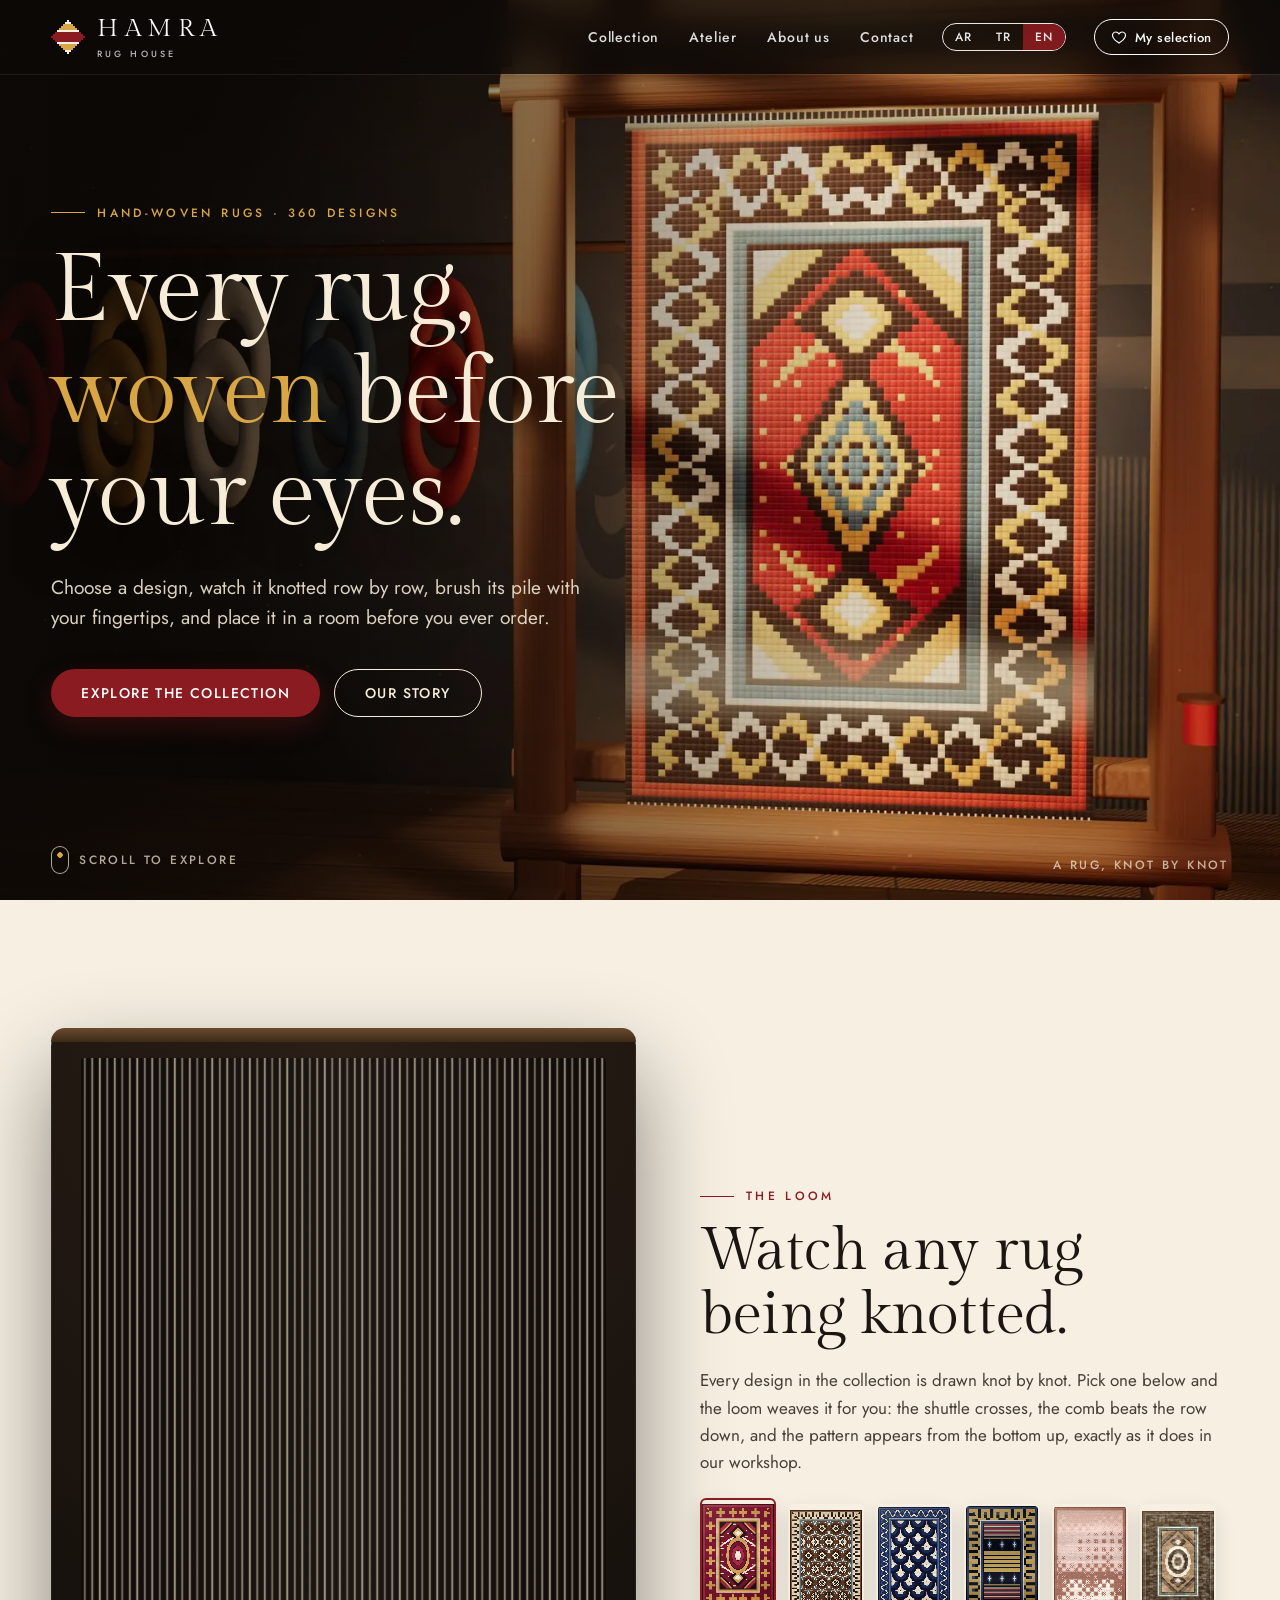
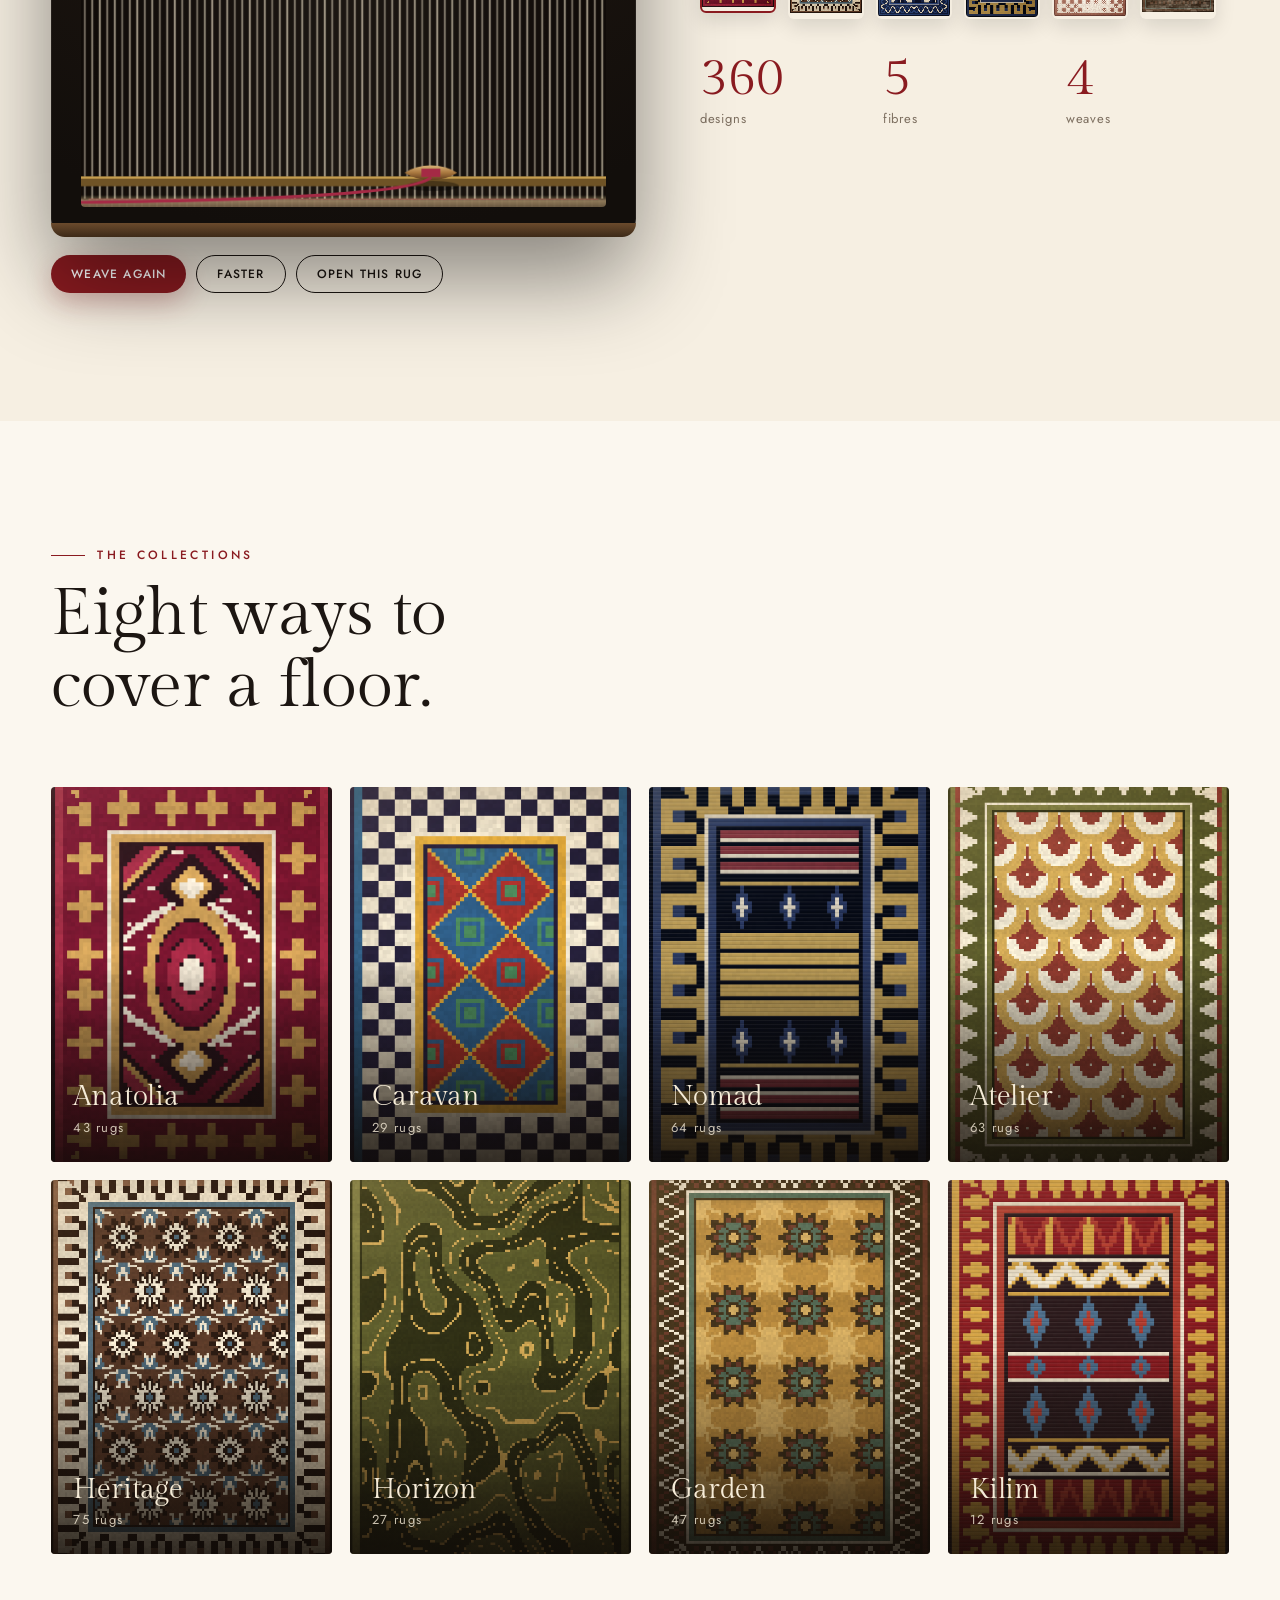
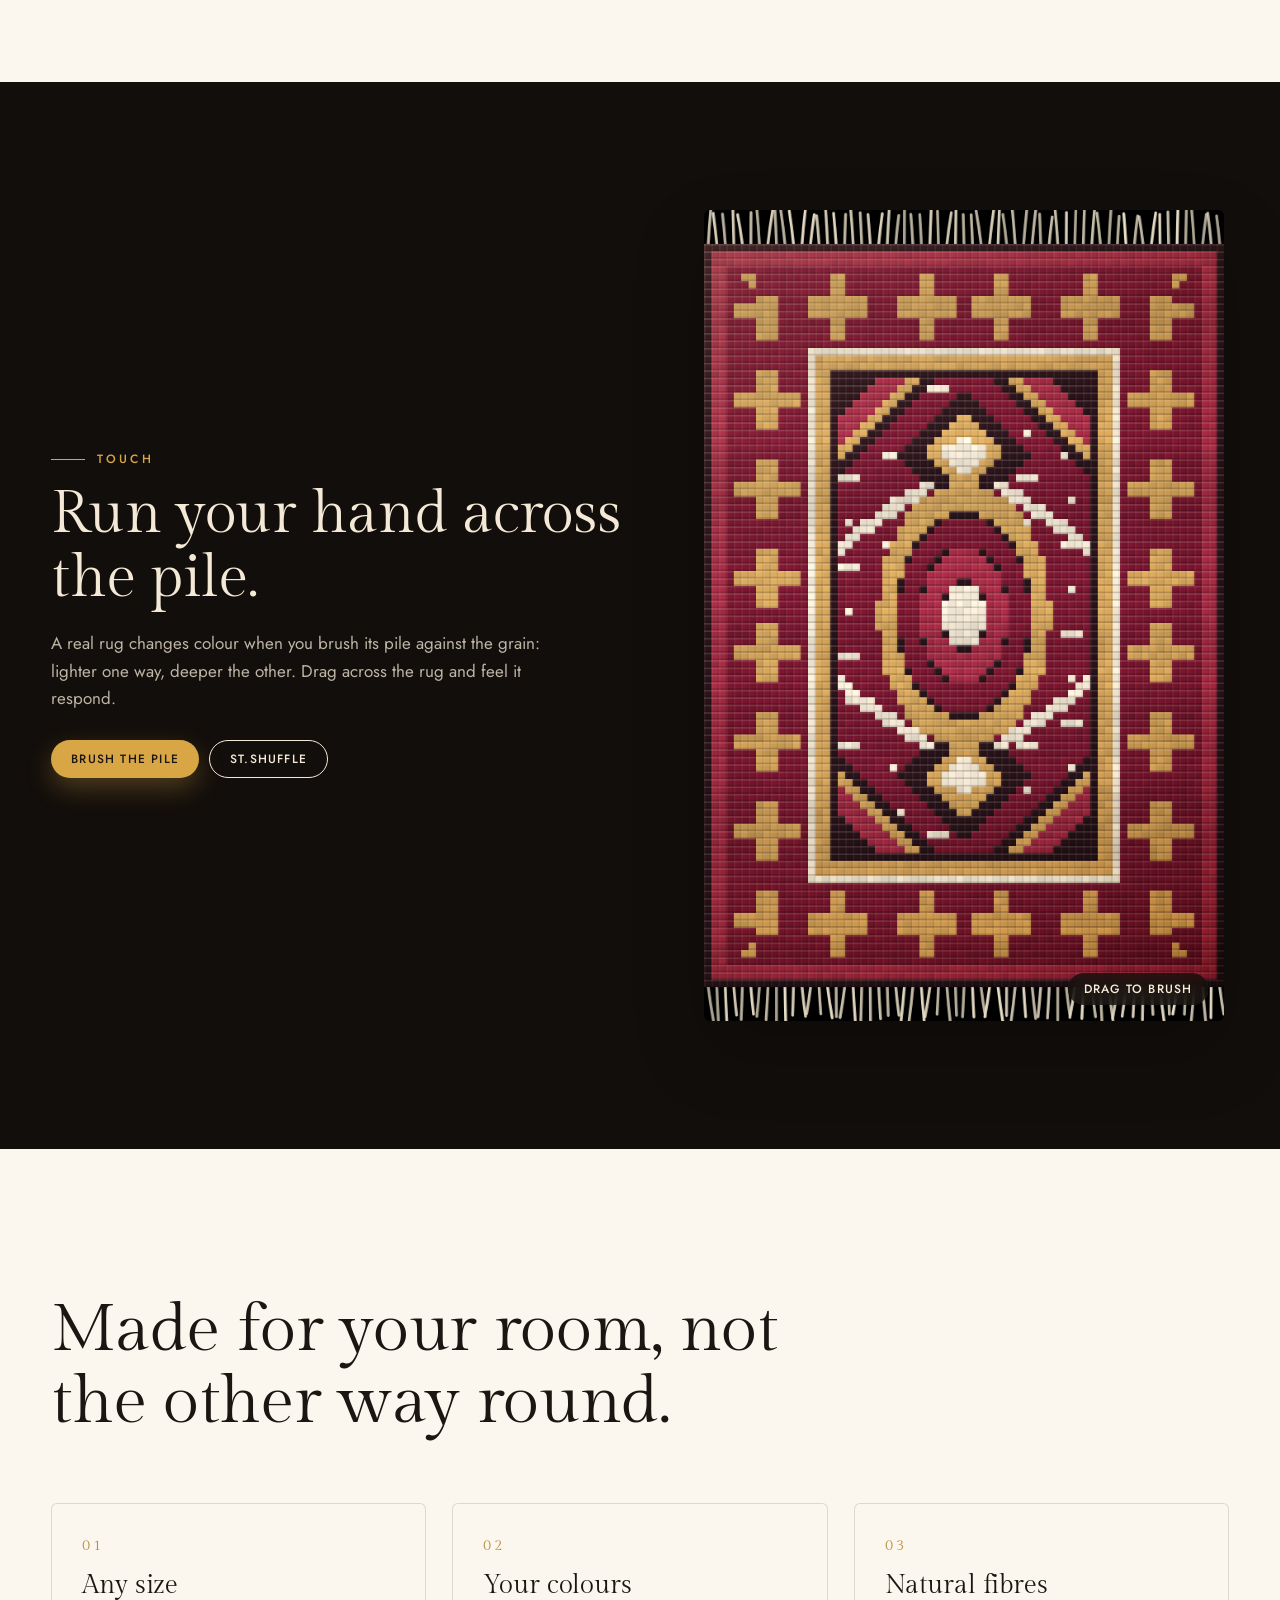
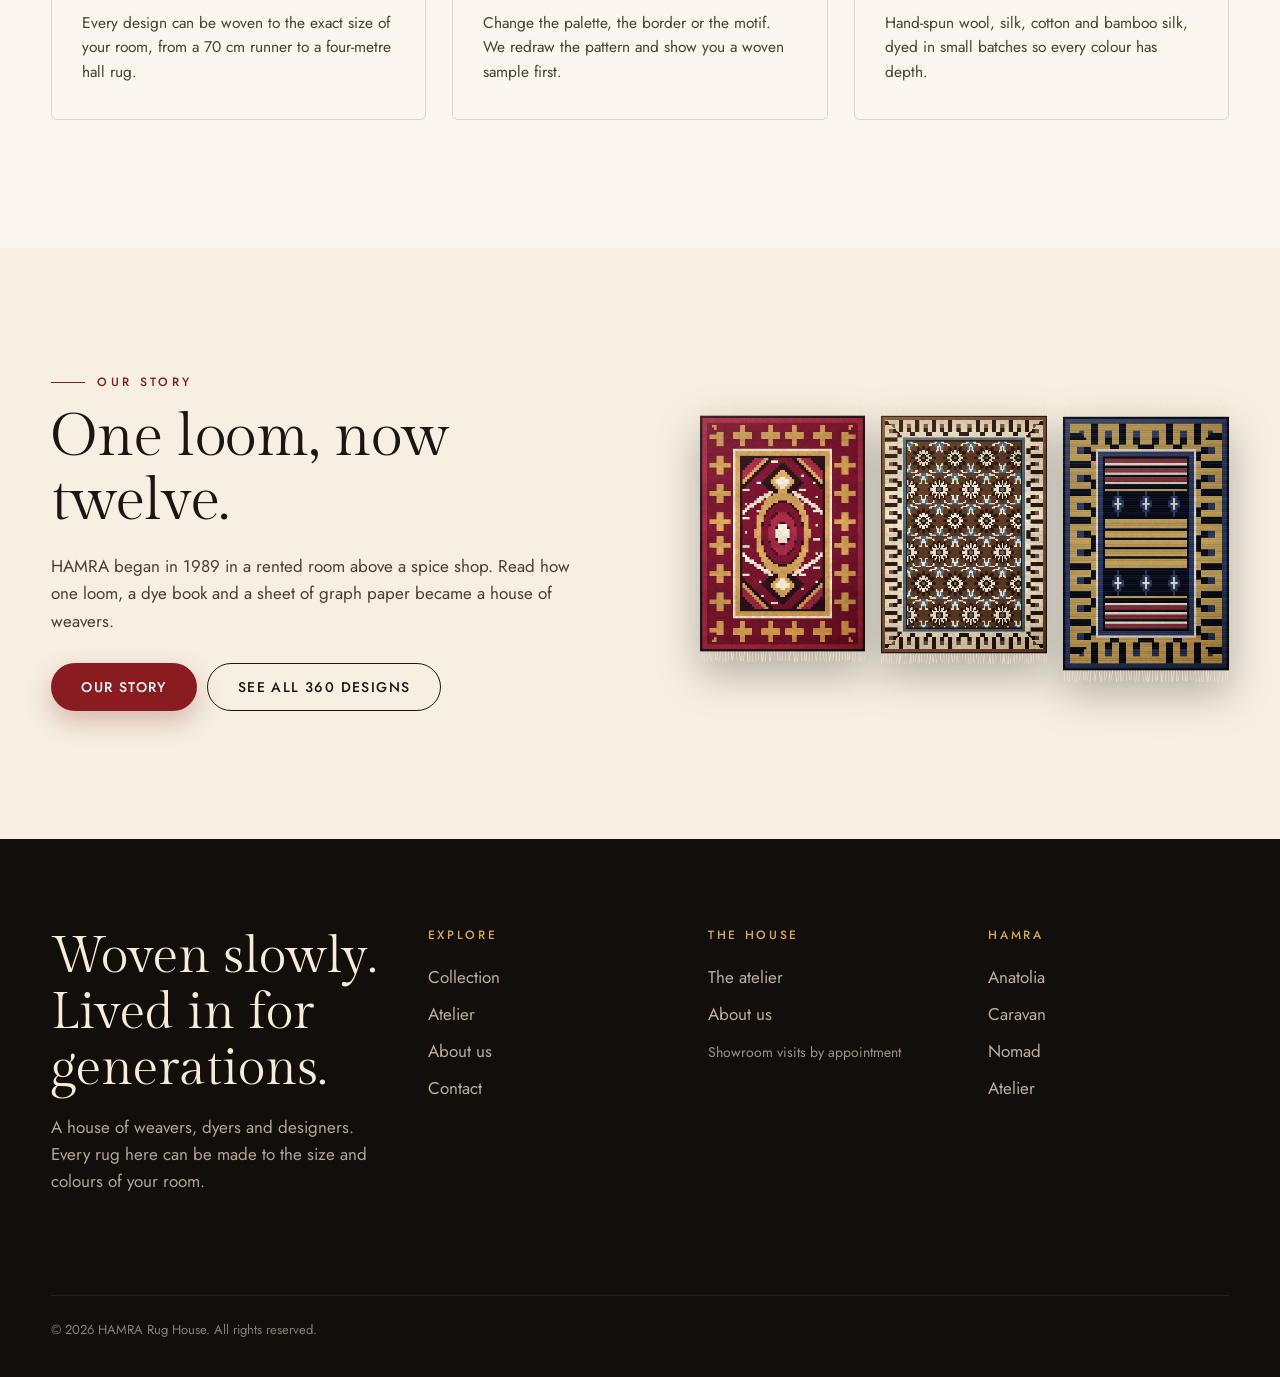
==== commit 1b6d396f: "Hero as a recorded 15 s loop video, About page with the story replaces the design studio, header bac" ====
--- a/index.html
+++ b/index.html
@@ -4,25 +4,26 @@
 <meta charset="utf-8"><meta name="viewport" content="width=device-width, initial-scale=1, viewport-fit=cover">
 <title>HAMRA · Rug House</title>
 <meta name="description" content="HAMRA is a rug house: 360 hand-woven designs in wool, silk and cotton, woven to your size and colours. Watch any rug being knotted, brush its pile, place it in a room.">
-<meta name="robots" content="noindex,nofollow"><meta name="theme-color" content="#120e0b">
-<meta property="og:title" content="HAMRA · Rug House"><meta property="og:description" content="360 hand-woven rug designs. Watch any rug being knotted, brush its pile, design your own."><meta property="og:type" content="website"><meta property="og:image" content="https://housinasaad-creator.github.io/hamra-rugs/assets/og.jpg">
+<meta name="robots" content="noindex,nofollow"><meta name="theme-color" content="#120e0b"><meta name="color-scheme" content="only light"><meta name="supported-color-schemes" content="light"><meta name="darkreader-lock">
+<meta property="og:title" content="HAMRA · Rug House"><meta property="og:description" content="360 hand-woven rug designs. Watch any rug being knotted, brush its pile, see it in a room."><meta property="og:type" content="website"><meta property="og:image" content="https://housinasaad-creator.github.io/hamra-rugs/assets/og.jpg">
 <link rel="icon" href="assets/favicon.png"><link rel="apple-touch-icon" href="assets/favicon.png">
 <link rel="preconnect" href="https://fonts.googleapis.com"><link rel="preconnect" href="https://fonts.gstatic.com" crossorigin>
 <link href="https://fonts.googleapis.com/css2?family=Gilda+Display&family=Jost:wght@300;400;500;600&family=Reem+Kufi:wght@400;500;600&family=Tajawal:wght@300;400;500;700&display=swap" rel="stylesheet">
 <link rel="stylesheet" href="css/site.css">
 <script type="importmap">{"imports":{"three":"./js/vendor/three.module.min.js"}}</script>
+<link rel="preload" as="image" href="assets/hero/poster.webp" media="(min-width: 761px)"><link rel="preload" as="image" href="assets/hero/poster-m.webp" media="(max-width: 760px)">
 </head>
 <body>
 <section class="hero" id="hero">
-  <div class="hero-bg" id="heroBg"></div>
-  <div class="hero-poster hero-bg" id="heroPoster" style="background:radial-gradient(90% 80% at 70% 45%,#3a2518,#0e0a07 70%)"></div>
+  <div class="hero-bg" id="heroBg"><video id="heroVideo" muted loop playsinline preload="none" aria-hidden="true"></video></div>
+  <div class="hero-poster hero-bg" id="heroPoster"></div>
   <div class="wrap hero-in">
     <div class="k" data-i18n="hero.k"></div>
     <h1 data-i18n="hero.h1"></h1>
     <p class="lead" data-i18n="hero.lead"></p>
-    <div class="acts"><a class="btn" id="cta1" href="collection.html" data-i18n="cta.explore"></a><a class="btn line" id="cta2" href="studio.html" data-i18n="cta.design"></a></div>
+    <div class="acts"><a class="btn" id="cta1" href="collection.html" data-i18n="cta.explore"></a><a class="btn line" id="cta2" href="about.html" data-i18n="cta.story"></a></div>
   </div>
-  <div class="hero-meta"><span class="hint" data-i18n="hero.hint"></span><div class="prog"><i id="hprog"></i></div><span data-i18n="hero.loom"></span></div>
+  <div class="hero-meta"><span class="hint" data-i18n="hero.hint"></span><span data-i18n="hero.loom"></span></div>
 </section>
 
 <section class="sec sand" id="weave">
@@ -62,7 +63,7 @@
 
 <section class="sec sand">
   <div class="wrap weave-grid">
-    <div data-rv><span class="k" data-i18n="s.k"></span><h2 data-i18n="s.h" style="font-size:clamp(34px,4.6vw,66px);margin-top:18px"></h2><p data-i18n="s.p" style="margin-top:20px;color:var(--ink2);max-width:52ch"></p><div class="loom-ui" style="margin-top:28px"><a class="btn" href="studio.html" data-i18n="cta.design"></a><a class="btn line" href="collection.html" data-i18n="cta.all"></a></div></div>
+    <div data-rv><span class="k" data-i18n="s.k"></span><h2 data-i18n="s.h" style="font-size:clamp(34px,4.6vw,66px);margin-top:18px"></h2><p data-i18n="s.p" style="margin-top:20px;color:var(--ink2);max-width:52ch"></p><div class="loom-ui" style="margin-top:28px"><a class="btn" href="about.html" data-i18n="cta.story"></a><a class="btn line" href="collection.html" data-i18n="cta.all"></a></div></div>
     <div data-rv><div id="mini" style="display:grid;grid-template-columns:repeat(3,1fr);gap:16px"></div></div>
   </div>
 </section>
--- a/css/site.css
+++ b/css/site.css
@@ -1,5 +1,6 @@
 /* HAMRA — design system. Ivory paper, madder red, indigo ink, brass gold. Layout stays left-to-right in all languages; Arabic runs right-to-left inside its own blocks. */
 :root {
+  color-scheme: only light; /* the site keeps its own colours whatever the browser, the phone or an extension prefers (dark mode, auto-dark, night mode) */
   --ivory: #f6efe2; --paper: #fbf7ef; --sand: #ece2cf; --ink: #1c1612; --ink2: #4a3f35; --mute: #7d6f60; --line: rgba(28, 22, 18, .14);
   --madder: #8a1b20; --madder2: #a72a2c; --indigo: #1b2a52; --gold: #b88a3a; --gold2: #d9a645; --night: #120e0b; --night2: #1d1611;
   --ease: cubic-bezier(.2, .7, .2, 1); --pad: clamp(18px, 4vw, 56px); --hdr: 74px; --max: 1360px;
@@ -23,7 +24,7 @@
 .ltr { direction: ltr; unicode-bidi: isolate; display: inline-block; }
 
 /* ---------- header */
-.hdr { position: fixed; inset: 0 0 auto 0; z-index: 60; height: var(--hdr); display: flex; align-items: center; transition: background .4s, box-shadow .4s, color .4s; color: #fff; }
+.hdr { position: fixed; inset: 0 0 auto 0; z-index: 60; height: var(--hdr); display: flex; align-items: center; transition: background .4s, box-shadow .4s, color .4s; color: #fff; background: rgba(14, 10, 7, .78); backdrop-filter: blur(14px); -webkit-backdrop-filter: blur(14px); box-shadow: 0 1px 0 rgba(255, 255, 255, .08); }
 .hdr.solid, body.light .hdr { background: rgba(251, 247, 239, .92); backdrop-filter: blur(14px); -webkit-backdrop-filter: blur(14px); box-shadow: 0 1px 0 var(--line); color: var(--ink); }
 body.hdr-dark .hdr:not(.solid) { color: var(--ink); }
 .hdr .wrap { display: flex; align-items: center; gap: 28px; }
@@ -53,7 +54,7 @@
 /* ---------- hero (one screen: live loom scene behind the first headline) */
 .hero { position: relative; min-height: 100svh; display: flex; align-items: center; background: var(--night); color: #f6ecd8; overflow: hidden; isolation: isolate; }
 .hero-bg { position: absolute; inset: 0; z-index: 0; } .hero-bg canvas, .hero-bg video, .hero-bg img { position: absolute; inset: 0; width: 100%; height: 100%; object-fit: cover; }
-.hero-poster { z-index: 1; transition: opacity 1s var(--ease); } .hero.ready .hero-poster { opacity: 0; pointer-events: none; }
+.hero-poster { z-index: 1; transition: opacity 1s var(--ease); background: url(../assets/hero/poster.webp) center / cover no-repeat, #0e0a07; } @media (max-width: 760px) { .hero-poster { background-image: url(../assets/hero/poster-m.webp); } } .hero.ready .hero-poster { opacity: 0; pointer-events: none; }
 .hero::after { content: ''; position: absolute; inset: 0; z-index: 2; pointer-events: none; background: linear-gradient(90deg, rgba(14, 10, 7, .78) 0%, rgba(14, 10, 7, .38) 40%, transparent 68%), radial-gradient(120% 90% at 50% 40%, transparent 55%, rgba(0, 0, 0, .5) 100%); }
 .hero-in { position: relative; z-index: 3; padding-top: calc(var(--hdr) + 40px); padding-bottom: 90px; }
 .hero h1 { font-size: clamp(46px, 7.4vw, 118px); max-width: 11ch; text-wrap: balance; text-shadow: 0 4px 40px rgba(0, 0, 0, .5); } html[lang=ar] .hero h1 { max-width: 12ch; font-size: clamp(44px, 6.6vw, 104px); }
@@ -133,15 +134,6 @@
 .stp .vis { position: relative; aspect-ratio: 4/3; border-radius: 6px; overflow: hidden; background: var(--night2); box-shadow: 0 30px 70px rgba(0, 0, 0, .25); } .stp .vis canvas { width: 100%; height: 100%; object-fit: cover; }
 @media (max-width: 900px) { .stp { grid-template-columns: 1fr; } .stp:nth-child(even) .vis { order: 0; } }
 
-/* ---------- studio */
-.studio { display: grid; grid-template-columns: 340px minmax(0, 1fr) 320px; gap: 36px; padding-top: calc(var(--hdr) + 36px); padding-bottom: 90px; align-items: start; }
-.studio h4 { font: 500 12px/1 var(--f-body); letter-spacing: .22em; text-transform: uppercase; color: var(--mute); margin: 26px 0 12px; } .studio h4:first-child { margin-top: 0; } html[lang=ar] .studio h4 { letter-spacing: .02em; font-size: 14px; }
-.studio .chips { display: flex; flex-wrap: wrap; gap: 7px; } .studio .chip { padding: 8px 13px; font-size: 12.5px; }
-.pgrid { display: grid; grid-template-columns: repeat(8, 1fr); gap: 7px; } .pgrid button { aspect-ratio: 1; border-radius: 50%; border: 2px solid #fff; box-shadow: 0 0 0 1px var(--line); background: conic-gradient(var(--a), var(--b), var(--c), var(--a)); } .pgrid button.on { box-shadow: 0 0 0 2px var(--madder); }
-.cpick { display: flex; gap: 8px; } .cpick input { width: 100%; height: 44px; border: 1px solid var(--line); border-radius: 8px; padding: 2px; background: #fff; cursor: pointer; }
-.studio .stagebox { position: sticky; top: calc(var(--hdr) + 20px); } .sumbox { position: sticky; top: calc(var(--hdr) + 20px); padding: 28px; border: 1px solid var(--line); border-radius: 8px; background: #fffaf2; } .sumbox h3 { font-size: 30px; margin-bottom: 14px; } .sumbox ul { list-style: none; padding: 0; margin: 0 0 22px; } .sumbox li { display: flex; justify-content: space-between; gap: 12px; padding: 10px 0; border-bottom: 1px solid var(--line); font-size: 14.5px; } .sumbox li span { color: var(--mute); }
-@media (max-width: 1180px) { .studio { grid-template-columns: 1fr; } .studio .stagebox, .sumbox { position: static; } .pgrid { grid-template-columns: repeat(8, 1fr); } }
-
 /* ---------- contact + forms */
 .contact { display: grid; grid-template-columns: minmax(0, 1fr) minmax(0, 1fr); gap: clamp(28px, 5vw, 90px); padding-top: calc(var(--hdr) + 50px); padding-bottom: 100px; }
 .contact h1 { font-size: clamp(40px, 6vw, 92px); margin: 18px 0 20px; } .contact .info { display: grid; gap: 22px; margin-top: 38px; } .contact .info div { border-top: 1px solid var(--line); padding-top: 18px; } .contact .info b { display: block; font: 500 12px/1 var(--f-body); letter-spacing: .22em; text-transform: uppercase; color: var(--mute); margin-bottom: 8px; }
@@ -170,26 +162,17 @@
 .rugp .tools { justify-content: center; }
 .btn.line.on { background: var(--ink); color: var(--paper); border-color: var(--ink); }
 
-/* ---------- studio stage + summary details */
-.sstage { position: relative; height: min(76vh, 780px); display: grid; place-items: center; border-radius: 8px; overflow: hidden; background: radial-gradient(120% 90% at 30% 20%, #efe6d3, #d5c6a8 70%, #c4b393); box-shadow: inset 0 0 0 1px var(--line); }
-.sstage::after { content: ''; position: absolute; inset: 0; background: repeating-linear-gradient(90deg, rgba(90, 60, 30, .05) 0 2px, transparent 2px 130px); pointer-events: none; }
-.sstage canvas#sc { max-width: 88%; max-height: 88%; width: auto; height: auto; filter: drop-shadow(0 22px 22px rgba(40, 24, 10, .38)); position: relative; z-index: 1; }
-.sstage .lm { position: absolute; inset: 0; background: #100b08; z-index: 2; }
-.stbar { display: flex; gap: 10px; justify-content: center; margin-top: 16px; flex-wrap: wrap; }
-.cpick { display: grid; grid-template-columns: repeat(6, 1fr); gap: 8px; } .cpick label { display: grid; gap: 5px; text-align: center; font-size: 10.5px; line-height: 1.2; color: var(--mute); min-width: 0; } .cpick label span { overflow: hidden; text-overflow: ellipsis; white-space: nowrap; } .cpick input { height: 40px; padding: 2px; }
-.sumbox .btn { width: 100%; justify-content: center; margin-top: 10px; } .sumbox li b { font-weight: 500; text-align: end; }
-.sumbox .swrow { display: flex; gap: 6px; margin: 0 0 22px; } .sumbox .swrow i { flex: 1; height: 26px; border-radius: 4px; box-shadow: inset 0 0 0 1px rgba(0, 0, 0, .12); }
-.sumbox .note { margin-top: 16px; font-size: 13px; color: var(--mute); }
-@media (max-width: 1180px) {
-  .studio .stagebox { order: -1; position: sticky; top: calc(var(--hdr) - 8px); z-index: 6; background: var(--paper); padding: 8px 0 10px; margin-top: -8px; }
-  .sstage { height: min(31vh, 300px); } .stbar { margin-top: 10px; } .stbar .btn { padding-block: 10px; }
-}
-
 /* ---------- contact extras */
 form.fm .two { display: grid; grid-template-columns: 1fr 1fr; gap: 14px; } form.fm .acts { display: flex; gap: 12px; flex-wrap: wrap; margin-top: 6px; } form.fm [aria-invalid=true] { outline: 2px solid var(--madder2); border-color: transparent; }
 .out { margin-top: 22px; padding: 22px; border: 1px solid var(--line); border-radius: 8px; background: #fffaf2; } .out pre { margin: 12px 0 0; white-space: pre-wrap; word-break: break-word; font: 400 14.5px/1.6 var(--f-body); color: var(--ink2); unicode-bidi: plaintext; }
-.dcard { display: flex; gap: 18px; align-items: center; border: 1px solid var(--line); border-radius: 8px; padding: 14px 16px; background: #fffaf2; margin-top: 28px; } .dcard canvas { width: 82px; flex: none; border-radius: 3px; box-shadow: 0 6px 16px rgba(0, 0, 0, .22); } .dcard b { display: block; font: 400 22px/1.2 var(--f-disp); } .dcard span { display: block; color: var(--mute); font-size: 14px; margin-top: 4px; } .dcard button { margin-inline-start: auto; font-size: 13px; text-decoration: underline; color: var(--mute); }
 .picked figure button { position: absolute; top: -7px; inset-inline-end: -7px; width: 22px; height: 22px; border-radius: 50%; background: var(--ink); color: #fff; font-size: 14px; line-height: 22px; text-align: center; }
 @media (max-width: 520px) { form.fm .two { grid-template-columns: 1fr; } }
 .roomv.busy::after { content: ''; position: absolute; inset: 0; background: rgba(18, 14, 11, .35); }
 .roomcap { margin-top: 12px; font-size: 14px; color: var(--mute); text-align: center; unicode-bidi: plaintext; }
+
+/* ---------- about */
+.about .stp .no { font-size: clamp(56px, 8.5vw, 130px); line-height: .9; }
+.nums { display: grid; grid-template-columns: repeat(4, 1fr); gap: 1px; background: rgba(255, 255, 255, .12); border-radius: 8px; overflow: hidden; } .nums div { background: var(--night2); padding: clamp(22px, 3vw, 44px); }
+.nums b { display: block; font: 400 clamp(40px, 5.5vw, 84px)/1 var(--f-disp); color: var(--gold2); } .nums span { display: block; margin-top: 10px; font: 500 12px/1.4 var(--f-body); letter-spacing: .18em; text-transform: uppercase; color: rgba(243, 233, 214, .7); }
+html[lang=ar] .nums span { letter-spacing: .02em; font-size: 14px; text-transform: none; }
+@media (max-width: 760px) { .nums { grid-template-columns: repeat(2, 1fr); } }
